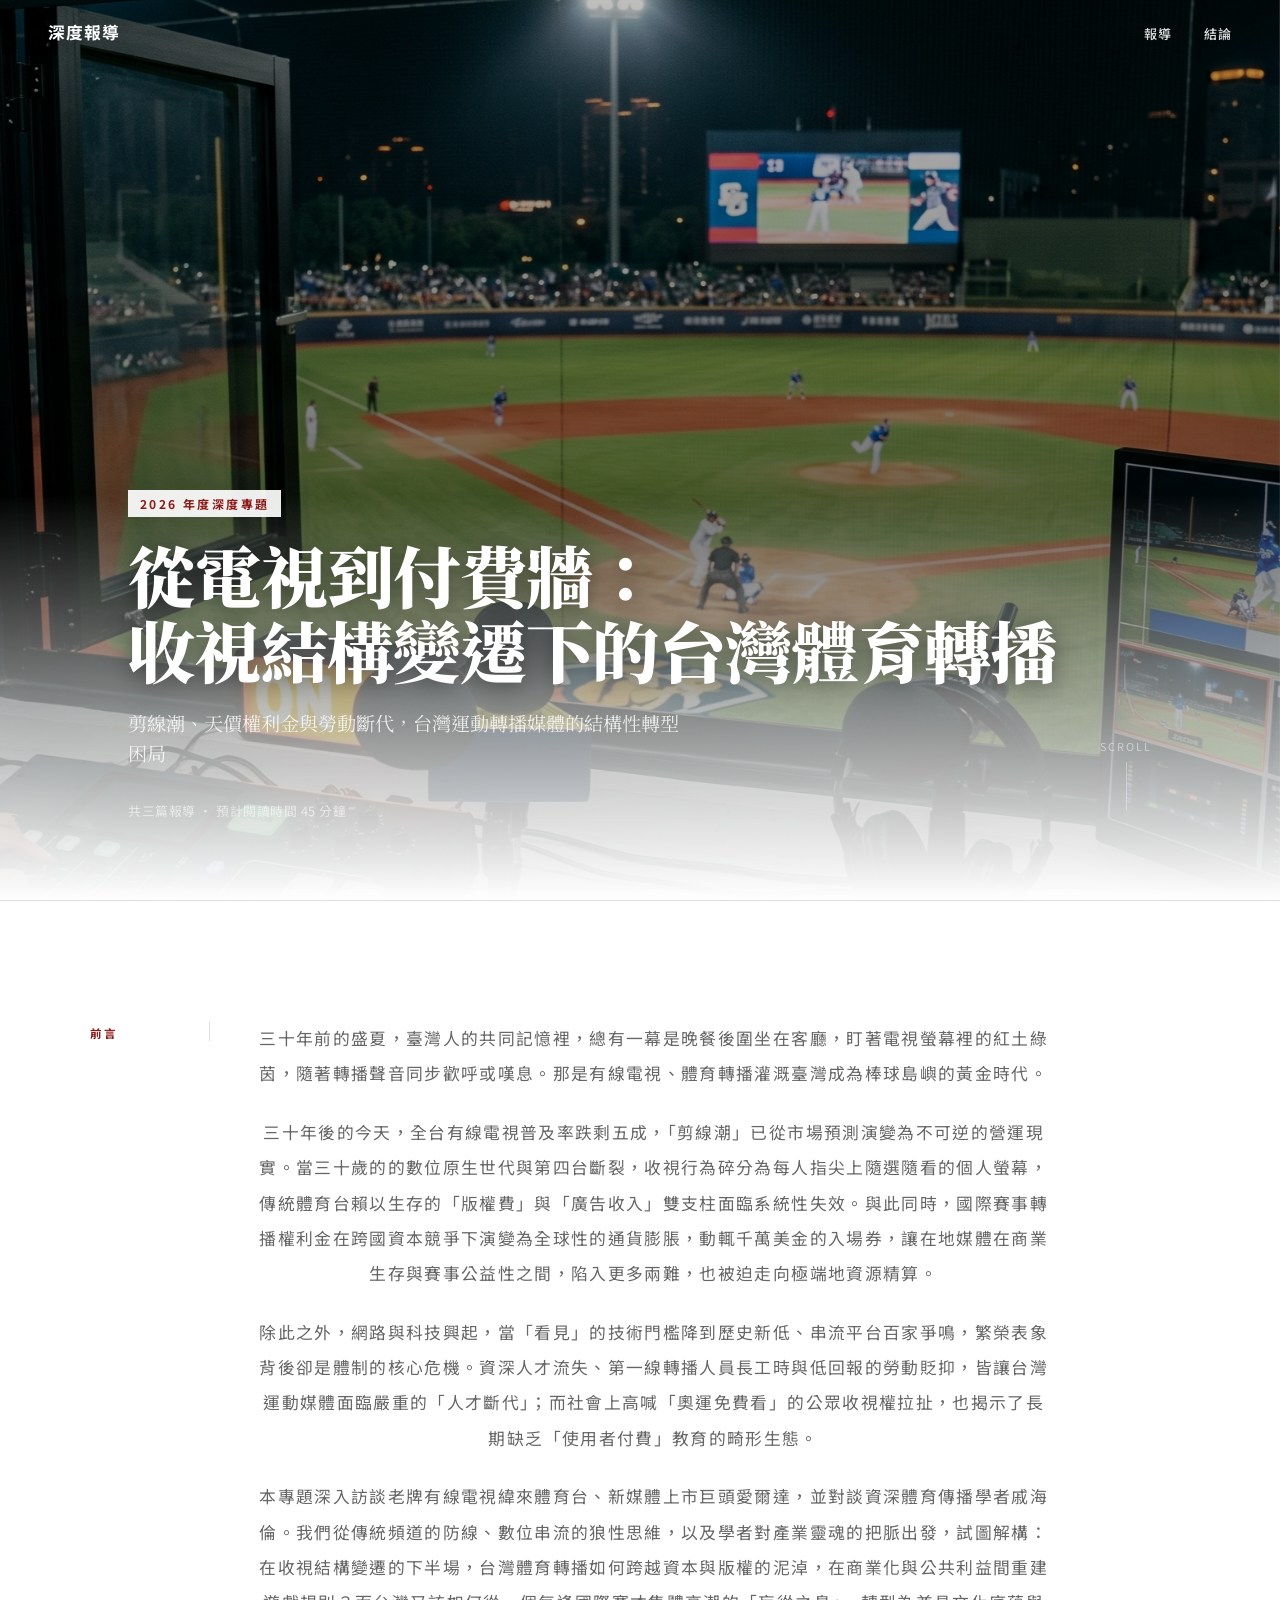
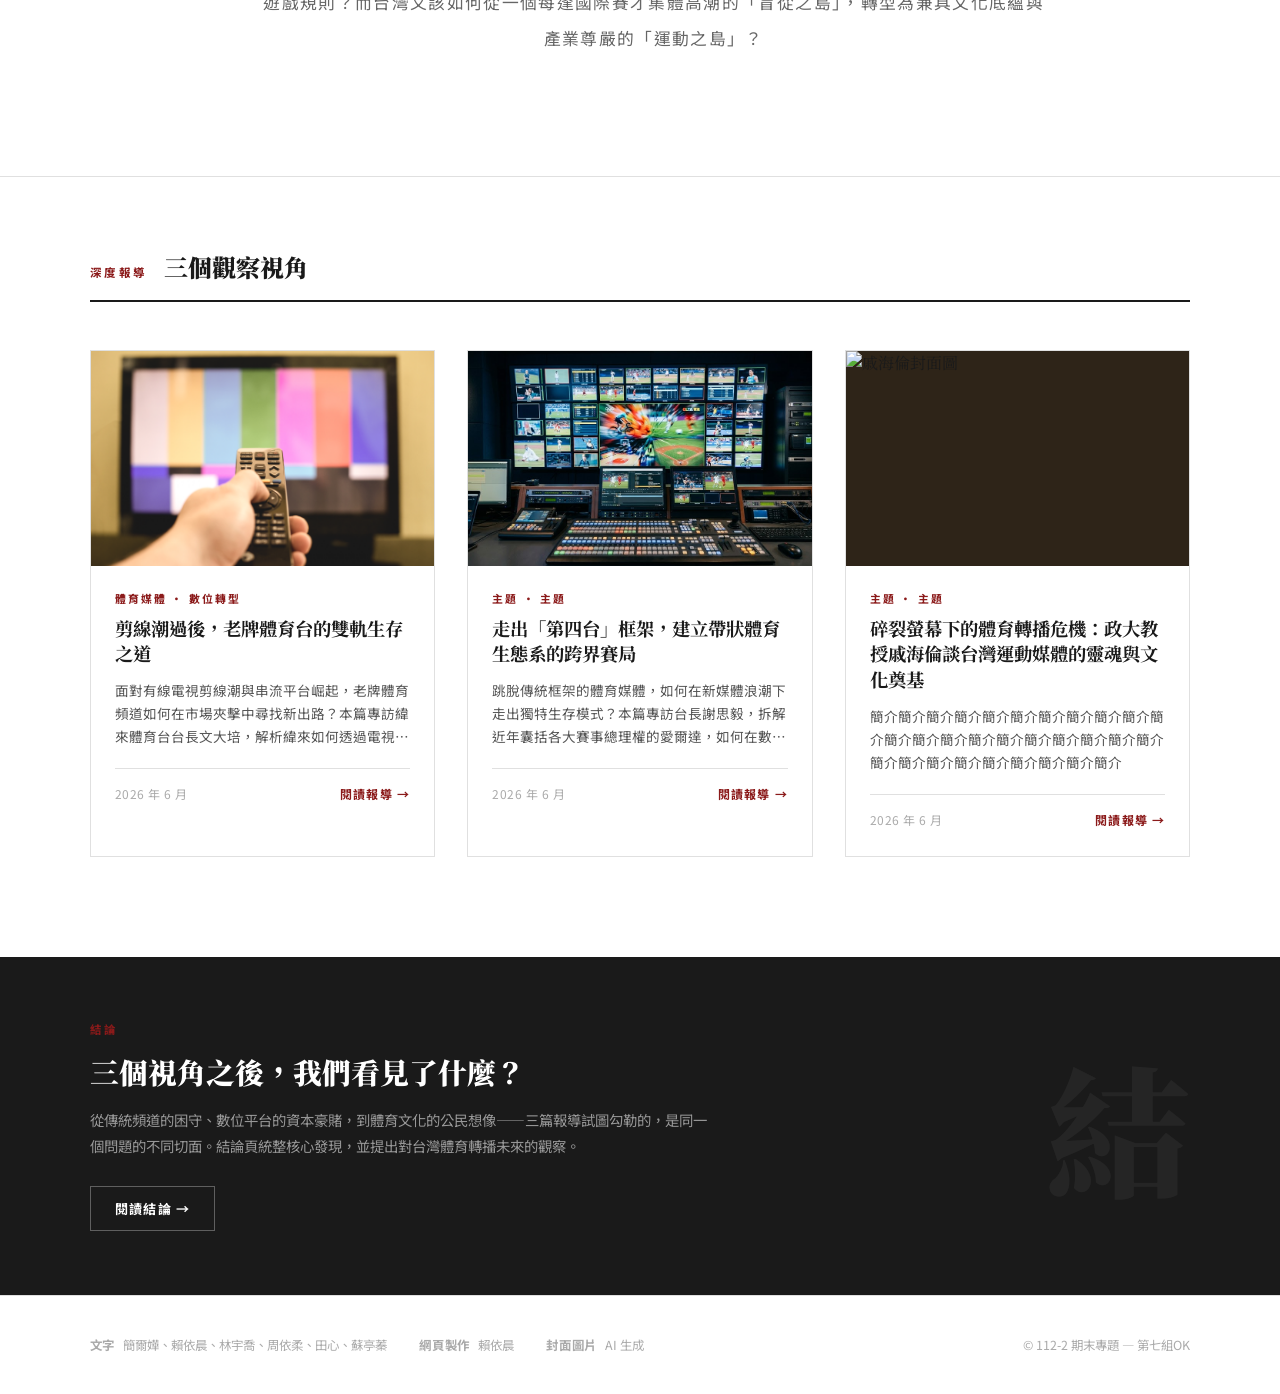
==== index.html @ 41de67a0 "content: fill in team credits and fix broken HTML in footer Co-Authored-By: Claude Sonnet 4.6 <norep" ====
<!DOCTYPE html>
<html lang="zh-TW">
<head>
  <meta charset="UTF-8">
  <meta name="viewport" content="width=device-width, initial-scale=1.0">
  <title>深度報導 — 期末專題</title>
  <meta name="description" content="三篇深度調查報導，探索當代社會的核心議題。">
  <link rel="stylesheet" href="css/style.css">
</head>
<body>

  <!-- ╔══════════════════════════════╗
       ║  NAV                         ║
       ╚══════════════════════════════╝ -->
  <nav class="site-nav" role="navigation" aria-label="主選單">
    <a class="nav-logo" href="index.html">深度報導</a>
    <ul class="nav-links">
      <li><a href="#articles">報導</a></li>
      <li><a href="#conclusion">結論</a></li>
    </ul>
  </nav>

  <!-- ╔══════════════════════════════╗
       ║  HERO                        ║
       ╚══════════════════════════════╝ -->
  <section class="hero" aria-label="封面">
    <div class="hero__bg" style="
      background-image: url('images/cover.jpg');
      background-color: #1a1a2e;
    "></div>
    <div class="hero__overlay"></div>

    <div class="hero__content">
      <span class="hero__category">2026 年度深度專題</span>
      <h1 class="hero__title">
        從電視到付費牆：<br><span class="hero__title-line2">收視結構變遷下的台灣體育轉播</span>
      </h1>
      <p class="hero__subtitle">
        剪線潮、天價權利金與勞動斷代，台灣運動轉播媒體的結構性轉型困局
      </p>
      <p class="hero__meta">共三篇報導 · 預計閱讀時間 45 分鐘</p>
    </div>

    <div class="hero__scroll" aria-hidden="true">
      <span>Scroll</span>
      <div class="hero__scroll-line"></div>
    </div>
  </section>

  <!-- ╔══════════════════════════════╗
       ║  PREFACE                     ║
       ╚══════════════════════════════╝ -->
  <section class="preface-section" aria-label="前言">
    <div class="preface-inner">
      <div class="preface-label-col">
        <span class="section-label">前言</span>
      </div>
      <div class="preface-body-col">
        <p class="preface-text">
          三十年前的盛夏，臺灣人的共同記憶裡，總有一幕是晚餐後圍坐在客廳，盯著電視螢幕裡的紅土綠茵，隨著轉播聲音同步歡呼或嘆息。那是有線電視、體育轉播灌溉臺灣成為棒球島嶼的黃金時代。
        </p>
        <p class="preface-text">
          三十年後的今天，全台有線電視普及率跌剩五成，「剪線潮」已從市場預測演變為不可逆的營運現實。當三十歲的的數位原生世代與第四台斷裂，收視行為碎分為每人指尖上隨選隨看的個人螢幕，傳統體育台賴以生存的「版權費」與「廣告收入」雙支柱面臨系統性失效。與此同時，國際賽事轉播權利金在跨國資本競爭下演變為全球性的通貨膨脹，動輒千萬美金的入場券，讓在地媒體在商業生存與賽事公益性之間，陷入更多兩難，也被迫走向極端地資源精算。
        </p>
        <p class="preface-text">
          除此之外，網路與科技興起，當「看見」的技術門檻降到歷史新低、串流平台百家爭鳴，繁榮表象背後卻是體制的核心危機。資深人才流失、第一線轉播人員長工時與低回報的勞動貶抑，皆讓台灣運動媒體面臨嚴重的「人才斷代」；而社會上高喊「奧運免費看」的公眾收視權拉扯，也揭示了長期缺乏「使用者付費」教育的畸形生態。
        </p>
        <p class="preface-text">
          本專題深入訪談老牌有線電視緯來體育台、新媒體上市巨頭愛爾達，並對談資深體育傳播學者戚海倫。我們從傳統頻道的防線、數位串流的狼性思維，以及學者對產業靈魂的把脈出發，試圖解構：在收視結構變遷的下半場，台灣體育轉播如何跨越資本與版權的泥淖，在商業化與公共利益間重建遊戲規則？而台灣又該如何從一個每逢國際賽才集體高潮的「盲從之島」，轉型為兼具文化底蘊與產業尊嚴的「運動之島」？
        </p>
      </div>
    </div>
  </section>

  <!-- ╔══════════════════════════════╗
       ║  ARTICLES                    ║
       ╚══════════════════════════════╝ -->
  <section class="articles-section" id="articles" aria-label="報導列表">
    <header class="section-header">
      <span class="section-label">深度報導</span>
      <h2 class="section-title">三個觀察視角</h2>
    </header>

    <div class="articles-grid">

      <!-- Card 1 -->
      <a class="article-card" href="article1.html" aria-label="閱讀第一篇報導：剪線潮過後">
        <div class="article-card__image-wrap">
          <img
            src="images/緯來封面.png"
            alt="緯來封面"
            loading="lazy"
            style="background-color:#2c4a3e;"
          >
        </div>
        <div class="article-card__body">
          <div class="article-card__category">體育媒體 · 數位轉型</div>
          <h3 class="article-card__title">
            剪線潮過後，老牌體育台的雙軌生存之道
          </h3>
          <p class="article-card__excerpt">
           面對有線電視剪線潮與串流平台崛起，老牌體育頻道如何在市場夾擊中尋找新出路？本篇專訪緯來體育台台長文大培，解析緯來如何透過電視頻道與數位 App 雙軌並行，在轉播版權競爭與世代收視轉變下開創轉型之路。

          </p>
          <div class="article-card__footer">
            <span class="article-card__date">2026 年 6 月</span>
            <span class="article-card__read-more">閱讀報導 →</span>
          </div>
        </div>
      </a>

      <!-- Card 2 -->
      <a class="article-card" href="article2.html" aria-label="閱讀第二篇報導：AI浪潮下的勞動者">
        <div class="article-card__image-wrap">
          <img
            src="images/article2-cover.jpg"
            alt="愛爾達封面圖"
            loading="lazy"
            style="background-color:#1c2a3e;"
          >
        </div>
        <div class="article-card__body">
          <div class="article-card__category">主題 · 主題</div>
          <h3 class="article-card__title">
            走出「第四台」框架，建立帶狀體育生態系的跨界賽局
          </h3>
          <p class="article-card__excerpt">
            跳脫傳統框架的體育媒體，如何在新媒體浪潮下走出獨特生存模式？本篇專訪台長謝思毅，拆解近年囊括各大賽事總理權的愛爾達，如何在數位轉型浪頭建立獨特模式。

          </p>
          <div class="article-card__footer">
            <span class="article-card__date">2026 年 6 月</span>
            <span class="article-card__read-more">閱讀報導 →</span>
          </div>
        </div>
      </a>

      <!-- Card 3 -->
      <a class="article-card" href="article3.html" aria-label="閱讀第三篇報導：碎裂螢幕下的體育轉播危機">
        <div class="article-card__image-wrap">
          <img
            src="images/card3.jpg"
            alt="戚海倫封面圖"
            loading="lazy"
            style="background-color:#2e2418;"
          >
        </div>
        <div class="article-card__body">
          <div class="article-card__category">主題 · 主題</div>
          <h3 class="article-card__title">
            碎裂螢幕下的體育轉播危機：政大教授戚海倫談台灣運動媒體的靈魂與文化奠基
          </h3>
          <p class="article-card__excerpt">
            簡介簡介簡介簡介簡介簡介簡介簡介簡介簡介簡介簡介簡介簡介簡介簡介簡介簡介簡介簡介簡介簡介簡介簡介簡介簡介簡介簡介簡介簡介
          <div class="article-card__footer">
            <span class="article-card__date">2026 年 6 月</span>
            <span class="article-card__read-more">閱讀報導 →</span>
          </div>
        </div>
      </a>

    </div>
  </section>

  <!-- ╔══════════════════════════════╗
       ║  CONCLUSION CARD             ║
       ╚══════════════════════════════╝ -->
  <section class="conclusion-section" id="conclusion" aria-label="結論">
    <div class="conclusion-inner">
      <div class="conclusion-left">
        <span class="section-label">結論</span>
        <h2 class="conclusion-title">三個視角之後，我們看見了什麼？</h2>
        <p class="conclusion-excerpt">
          從傳統頻道的困守、數位平台的資本豪賭，到體育文化的公民想像——三篇報導試圖勾勒的，是同一個問題的不同切面。結論頁統整核心發現，並提出對台灣體育轉播未來的觀察。
        </p>
        <a class="conclusion-btn" href="conclusion.html">閱讀結論 →</a>
      </div>
      <div class="conclusion-right" aria-hidden="true">結</div>
    </div>
  </section>

  <!-- ╔══════════════════════════════╗
       ║  FOOTER                      ║
       ╚══════════════════════════════╝ -->
  <footer class="site-footer">
    <div class="footer-top">
      <div class="footer-credits">
        <span class="footer-credit-item"><span class="footer-credit-role">文字</span> 簡爾嬅、賴依晨、林宇喬、周依柔、田心、蘇亭蓁</span>
        <span class="footer-credit-item"><span class="footer-credit-role">網頁製作</span> 賴依晨</span>
        <span class="footer-credit-item"><span class="footer-credit-role">封面圖片</span> AI 生成</span>
      </div>
      <span class="footer-copy">© 112-2 期末專題 — 第七組OK</span>
    </div>
  </footer>

  <script src="js/main.js"></script>
</body>
</html>
---- css/style.css ----
/* =========================================================
   BASE & RESET
   ========================================================= */
@import url('https://fonts.googleapis.com/css2?family=Noto+Serif+TC:wght@400;500;700;900&family=Noto+Sans+TC:wght@300;400;500;700&display=swap');

*, *::before, *::after { box-sizing: border-box; margin: 0; padding: 0; }

:root {
  --accent:      #8B1A1A;
  --accent-dark: #6B1212;
  --black:       #0f0f0f;
  --dark:        #1a1a1a;
  --mid:         #555555;
  --light:       #aaaaaa;
  --border:      #e0e0e0;
  --bg:          #ffffff;
  --serif:       'Noto Serif TC', Georgia, serif;
  --sans:        'Noto Sans TC', system-ui, sans-serif;
  --ease:        cubic-bezier(0.4, 0, 0.2, 1);
}

html { scroll-behavior: smooth; }

body {
  font-family: var(--serif);
  background: var(--bg);
  color: var(--dark);
  opacity: 0;
  transition: opacity 0.35s var(--ease);
  overflow-x: hidden;
}

body.loaded { opacity: 1; }
body.fade-out { opacity: 0; }

img { display: block; width: 100%; height: 100%; object-fit: cover; }
a { color: inherit; text-decoration: none; }

/* =========================================================
   NAV
   ========================================================= */
.site-nav {
  position: fixed;
  top: 0; left: 0; right: 0;
  z-index: 100;
  display: flex;
  align-items: center;
  justify-content: space-between;
  padding: 0 48px;
  height: 64px;
  transition: background 0.4s var(--ease), box-shadow 0.4s var(--ease);
}

.site-nav.scrolled {
  background: rgba(255, 255, 255, 0.97);
  box-shadow: 0 1px 0 var(--border);
  backdrop-filter: blur(8px);
}

.nav-logo {
  font-family: var(--sans);
  font-weight: 700;
  font-size: 1.05rem;
  letter-spacing: 0.06em;
  color: #fff;
  transition: color 0.4s var(--ease);
}

.site-nav.scrolled .nav-logo { color: var(--dark); }

.nav-links {
  display: flex;
  gap: 32px;
  list-style: none;
}

.nav-links a {
  font-family: var(--sans);
  font-size: 0.82rem;
  font-weight: 500;
  letter-spacing: 0.08em;
  color: rgba(255,255,255,0.85);
  transition: color 0.3s;
}

.site-nav.scrolled .nav-links a { color: var(--mid); }
.nav-links a:hover { color: var(--accent) !important; }

/* =========================================================
   HERO
   ========================================================= */
.hero {
  position: relative;
  height: 100vh;
  min-height: 600px;
  overflow: hidden;
  display: flex;
  align-items: flex-end;
}

.hero__bg {
  position: absolute;
  inset: -20% 0;       /* oversized to allow parallax travel */
  background-image: url('images/cover.jpg');
  background-size: cover;
  background-position: center;
  /* fallback gradient if image missing */
  background-color: #1c1c2e;
  will-change: transform;
}

/* dark overlay + bottom fade to white */
.hero__overlay {
  position: absolute;
  inset: 0;
  background:
    linear-gradient(
      to bottom,
      rgba(0,0,0,0.25) 0%,
      rgba(0,0,0,0.55) 55%,
      rgba(255,255,255,1) 100%
    );
}

.hero__content {
  position: relative;
  z-index: 2;
  padding: 0 10% 80px;
  max-width: 900px;
}

.hero__category {
  display: inline-block;
  font-family: var(--sans);
  font-size: 0.75rem;
  font-weight: 700;
  letter-spacing: 0.2em;
  text-transform: uppercase;
  color: var(--accent);
  background: rgba(255,255,255,0.92);
  padding: 5px 12px;
  margin-bottom: 20px;
}

.hero__title {
  font-size: clamp(2.4rem, 5.5vw, 4.2rem);
  font-weight: 900;
  color: #fff;
  line-height: 1.12;
  letter-spacing: -0.01em;
  margin-bottom: 20px;
  text-shadow: 0 2px 24px rgba(0,0,0,0.5);
}

.hero__subtitle {
  font-size: clamp(1rem, 1.8vw, 1.2rem);
  font-weight: 400;
  color: rgba(255,255,255,0.82);
  line-height: 1.6;
  max-width: 560px;
  margin-bottom: 32px;
}

.hero__meta {
  font-family: var(--sans);
  font-size: 0.8rem;
  color: rgba(255,255,255,0.6);
  letter-spacing: 0.04em;
}

.hero__scroll {
  position: absolute;
  bottom: 90px;
  right: 10%;
  z-index: 2;
  display: flex;
  flex-direction: column;
  align-items: center;
  gap: 8px;
  font-family: var(--sans);
  font-size: 0.68rem;
  letter-spacing: 0.18em;
  text-transform: uppercase;
  color: rgba(255,255,255,0.5);
}

.hero__scroll-line {
  width: 1px;
  height: 48px;
  background: rgba(255,255,255,0.35);
  animation: scrollPulse 2s ease-in-out infinite;
}

@keyframes scrollPulse {
  0%, 100% { opacity: 0.35; transform: scaleY(1); }
  50%       { opacity: 0.8;  transform: scaleY(0.6); transform-origin: top; }
}

/* =========================================================
   PREFACE SECTION
   ========================================================= */
.preface-section {
  background: var(--bg);
  border-top: 1px solid var(--border);
  border-bottom: 1px solid var(--border);
  padding: 120px 7%;
}

.preface-inner {
  max-width: 960px;
  display: flex;
  gap: 0;
  align-items: flex-start;
}

.preface-label-col {
  width: 120px;
  flex-shrink: 0;
  padding-right: 40px;
  border-right: 1px solid var(--border);
  padding-top: 4px;
  position: sticky;
  top: 80px;
}

.preface-label-col .section-label {
  display: block;
  writing-mode: initial;
}

.preface-body-col {
  flex: 1;
  padding-left: 48px;
}

.preface-text {
  font-size: 1.05rem;
  line-height: 2.1;
  color: #666666;
  font-family: var(--sans);
  margin: 0 0 1.4em;
  text-align: center;
  letter-spacing: 0.08em;
}


.preface-text:last-child {
  margin-bottom: 0;
}

@media (max-width: 640px) {
  .preface-inner { flex-direction: column; }
  .preface-label-col {
    width: auto;
    border-right: none;
    border-bottom: 1px solid var(--border);
    padding-right: 0;
    padding-bottom: 16px;
    margin-bottom: 24px;
    position: static;
  }
  .preface-body-col { padding-left: 0; }
}

/* =========================================================
   CONCLUSION SECTION
   ========================================================= */
.conclusion-section {
  background: var(--dark);
  padding: 64px 7%;
}

.conclusion-inner {
  display: flex;
  align-items: center;
  justify-content: space-between;
  gap: 48px;
}

.conclusion-left {
  max-width: 620px;
}

.conclusion-left .section-label {
  display: block;
  margin-bottom: 16px;
  color: var(--accent);
}

.conclusion-title {
  font-size: 1.8rem;
  font-weight: 900;
  color: #fff;
  line-height: 1.3;
  margin-bottom: 16px;
}

.conclusion-excerpt {
  font-family: var(--sans);
  font-size: 0.9rem;
  line-height: 1.8;
  color: rgba(255,255,255,0.55);
  margin-bottom: 28px;
}

.conclusion-btn {
  display: inline-block;
  font-family: var(--sans);
  font-size: 0.82rem;
  font-weight: 700;
  letter-spacing: 0.1em;
  text-transform: uppercase;
  color: #fff;
  border: 1px solid rgba(255,255,255,0.3);
  padding: 12px 24px;
  transition: background 0.25s, border-color 0.25s;
}

.conclusion-btn:hover {
  background: var(--accent);
  border-color: var(--accent);
}

.conclusion-right {
  font-size: 9rem;
  font-weight: 900;
  color: rgba(255,255,255,0.05);
  line-height: 1;
  flex-shrink: 0;
  user-select: none;
}

@media (max-width: 900px) {
  .conclusion-right { display: none; }
  .conclusion-inner { flex-direction: column; gap: 0; }
}

/* =========================================================
   ARTICLES SECTION
   ========================================================= */
.articles-section {
  position: relative;
  background: var(--bg);
  padding: 72px 7% 100px;
}

.section-header {
  display: flex;
  align-items: baseline;
  gap: 16px;
  margin-bottom: 48px;
  padding-bottom: 16px;
  border-bottom: 2px solid var(--dark);
}

.section-label {
  font-family: var(--sans);
  font-size: 0.72rem;
  font-weight: 700;
  letter-spacing: 0.22em;
  text-transform: uppercase;
  color: var(--accent);
}

.section-title {
  font-size: 1.5rem;
  font-weight: 900;
  color: var(--dark);
}

.articles-grid {
  display: grid;
  grid-template-columns: repeat(3, 1fr);
  gap: 32px;
}

/* =========================================================
   ARTICLE CARD
   ========================================================= */
.article-card {
  display: block;
  border: 1px solid var(--border);
  background: var(--bg);
  transition: transform 0.35s var(--ease), box-shadow 0.35s var(--ease);
  cursor: pointer;
}

.article-card:hover {
  transform: translateY(-6px);
  box-shadow: 0 16px 48px rgba(0,0,0,0.12);
}

.article-card__image-wrap {
  aspect-ratio: 16 / 10;
  overflow: hidden;
}

.article-card__image-wrap img,
.article-card__image-placeholder {
  width: 100%;
  height: 100%;
  object-fit: cover;
  transition: transform 0.55s var(--ease);
}

.article-card__image-placeholder {
  display: flex;
  align-items: center;
  justify-content: center;
}

.article-card:hover .article-card__image-wrap img { transform: scale(1.04); }

.article-card__body {
  padding: 24px 24px 28px;
}

.article-card__category {
  font-family: var(--sans);
  font-size: 0.68rem;
  font-weight: 700;
  letter-spacing: 0.2em;
  text-transform: uppercase;
  color: var(--accent);
  margin-bottom: 10px;
}

.article-card__title {
  font-size: 1.15rem;
  font-weight: 700;
  line-height: 1.4;
  color: var(--dark);
  margin-bottom: 12px;
}

.article-card__excerpt {
  font-family: var(--sans);
  font-size: 0.85rem;
  line-height: 1.7;
  color: var(--mid);
  margin-bottom: 20px;
  display: -webkit-box;
  -webkit-line-clamp: 3;
  -webkit-box-orient: vertical;
  overflow: hidden;
}

.article-card__footer {
  display: flex;
  align-items: center;
  justify-content: space-between;
  border-top: 1px solid var(--border);
  padding-top: 16px;
}

.article-card__date {
  font-family: var(--sans);
  font-size: 0.75rem;
  color: var(--light);
  letter-spacing: 0.04em;
}

.article-card__read-more {
  font-family: var(--sans);
  font-size: 0.75rem;
  font-weight: 700;
  letter-spacing: 0.1em;
  color: var(--accent);
  text-transform: uppercase;
  display: flex;
  align-items: center;
  gap: 6px;
  transition: gap 0.2s;
}

.article-card:hover .article-card__read-more { gap: 10px; }

/* =========================================================
   ABOUT STRIP
   ========================================================= */
.about-strip {
  background: var(--dark);
  padding: 64px 10%;
  display: grid;
  grid-template-columns: 1fr 1fr;
  gap: 64px;
  align-items: center;
}

.about-strip__label {
  font-family: var(--sans);
  font-size: 0.72rem;
  font-weight: 700;
  letter-spacing: 0.2em;
  text-transform: uppercase;
  color: var(--accent);
  margin-bottom: 16px;
}

.about-strip__title {
  font-size: 1.8rem;
  font-weight: 900;
  color: #fff;
  line-height: 1.3;
  margin-bottom: 20px;
}

.about-strip__text {
  font-family: var(--sans);
  font-size: 0.9rem;
  line-height: 1.8;
  color: rgba(255,255,255,0.6);
}

.about-strip__stats {
  display: grid;
  grid-template-columns: 1fr 1fr;
  gap: 32px;
}

.stat-item__number {
  font-size: 2.8rem;
  font-weight: 900;
  color: #fff;
  line-height: 1;
  margin-bottom: 6px;
}

.stat-item__number span { color: var(--accent); }

.stat-item__label {
  font-family: var(--sans);
  font-size: 0.8rem;
  color: rgba(255,255,255,0.45);
  letter-spacing: 0.04em;
}

/* =========================================================
   FOOTER
   ========================================================= */
.site-footer {
  border-top: 1px solid var(--border);
  padding: 40px 7%;
  display: flex;
  flex-direction: column;
  gap: 20px;
  font-family: var(--sans);
  font-size: 0.78rem;
  color: var(--light);
}

.footer-top {
  display: flex;
  align-items: center;
  justify-content: space-between;
}

.footer-logo {
  font-weight: 700;
  color: var(--dark);
  letter-spacing: 0.06em;
}

.footer-credits {
  display: flex;
  flex-wrap: wrap;
  gap: 8px 32px;
}

.footer-credit-item {
  display: inline-flex;
  gap: 8px;
  align-items: baseline;
}

.footer-credit-role {
  font-weight: 700;
  color: var(--light);
  letter-spacing: 0.06em;
}

/* =========================================================
   RESPONSIVE
   ========================================================= */
@media (min-width: 601px) {
  .hero__title-line2 { white-space: nowrap; }
}

@media (max-width: 900px) {
  .articles-grid { grid-template-columns: 1fr; gap: 24px; }
  .about-strip { grid-template-columns: 1fr; gap: 40px; }
  .site-nav { padding: 0 24px; }
  .hero__scroll { right: 7%; }
  .nav-links { display: none; }
}

@media (max-width: 600px) {
  .articles-section { padding: 48px 5% 64px; }
  .about-strip { padding: 48px 7%; }
  .footer-top { flex-direction: column; gap: 8px; text-align: center; }
  .hero__title { font-size: 1.75rem; line-height: 1.2; }
  .hero__subtitle { font-size: 0.9rem; }
  .hero__scroll { display: none; }
}
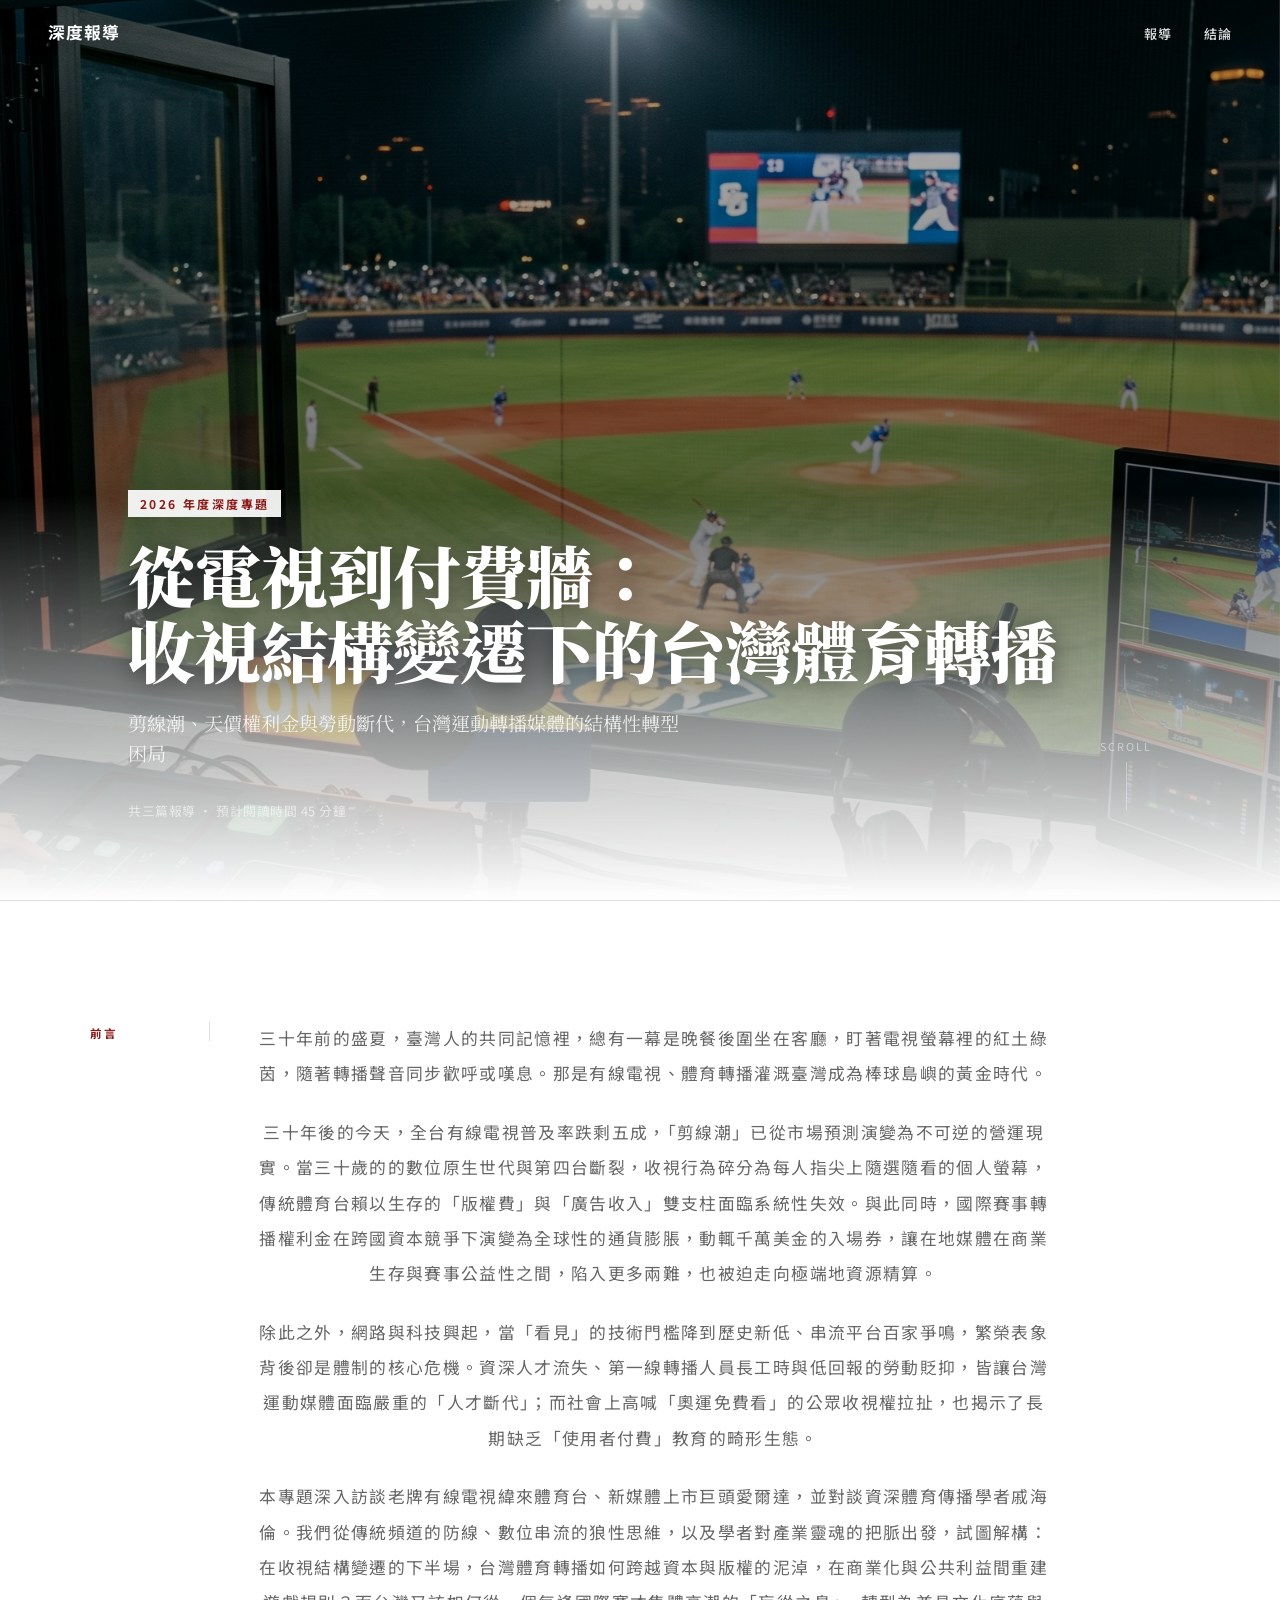
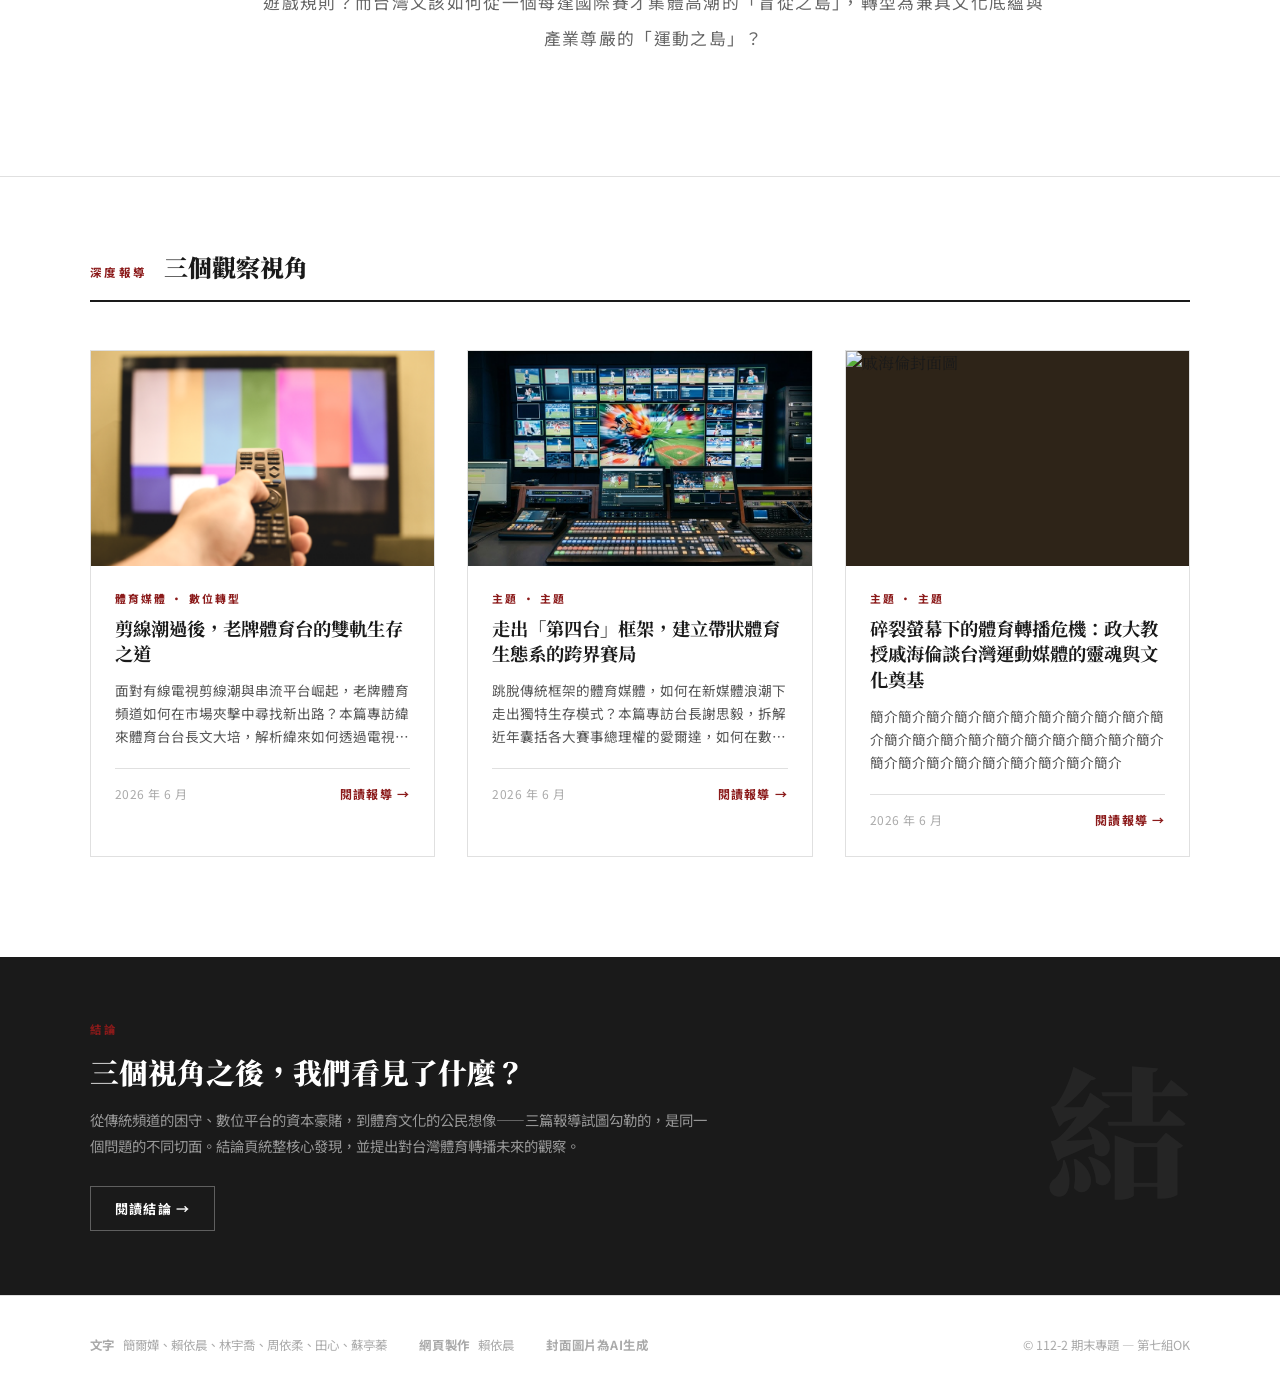
==== commit 8f1d1f95: "content: update AI cover image credit label Co-Authored-By: Claude Sonnet 4.6 <noreply@anthropic.com" ====
--- a/index.html
+++ b/index.html
@@ -187,7 +187,7 @@
       <div class="footer-credits">
         <span class="footer-credit-item"><span class="footer-credit-role">文字</span> 簡爾嬅、賴依晨、林宇喬、周依柔、田心、蘇亭蓁</span>
         <span class="footer-credit-item"><span class="footer-credit-role">網頁製作</span> 賴依晨</span>
-        <span class="footer-credit-item"><span class="footer-credit-role">封面圖片</span> AI 生成</span>
+        <span class="footer-credit-item"><span class="footer-credit-role">封面圖片為AI生成</span></span>
       </div>
       <span class="footer-copy">© 112-2 期末專題 — 第七組OK</span>
     </div>
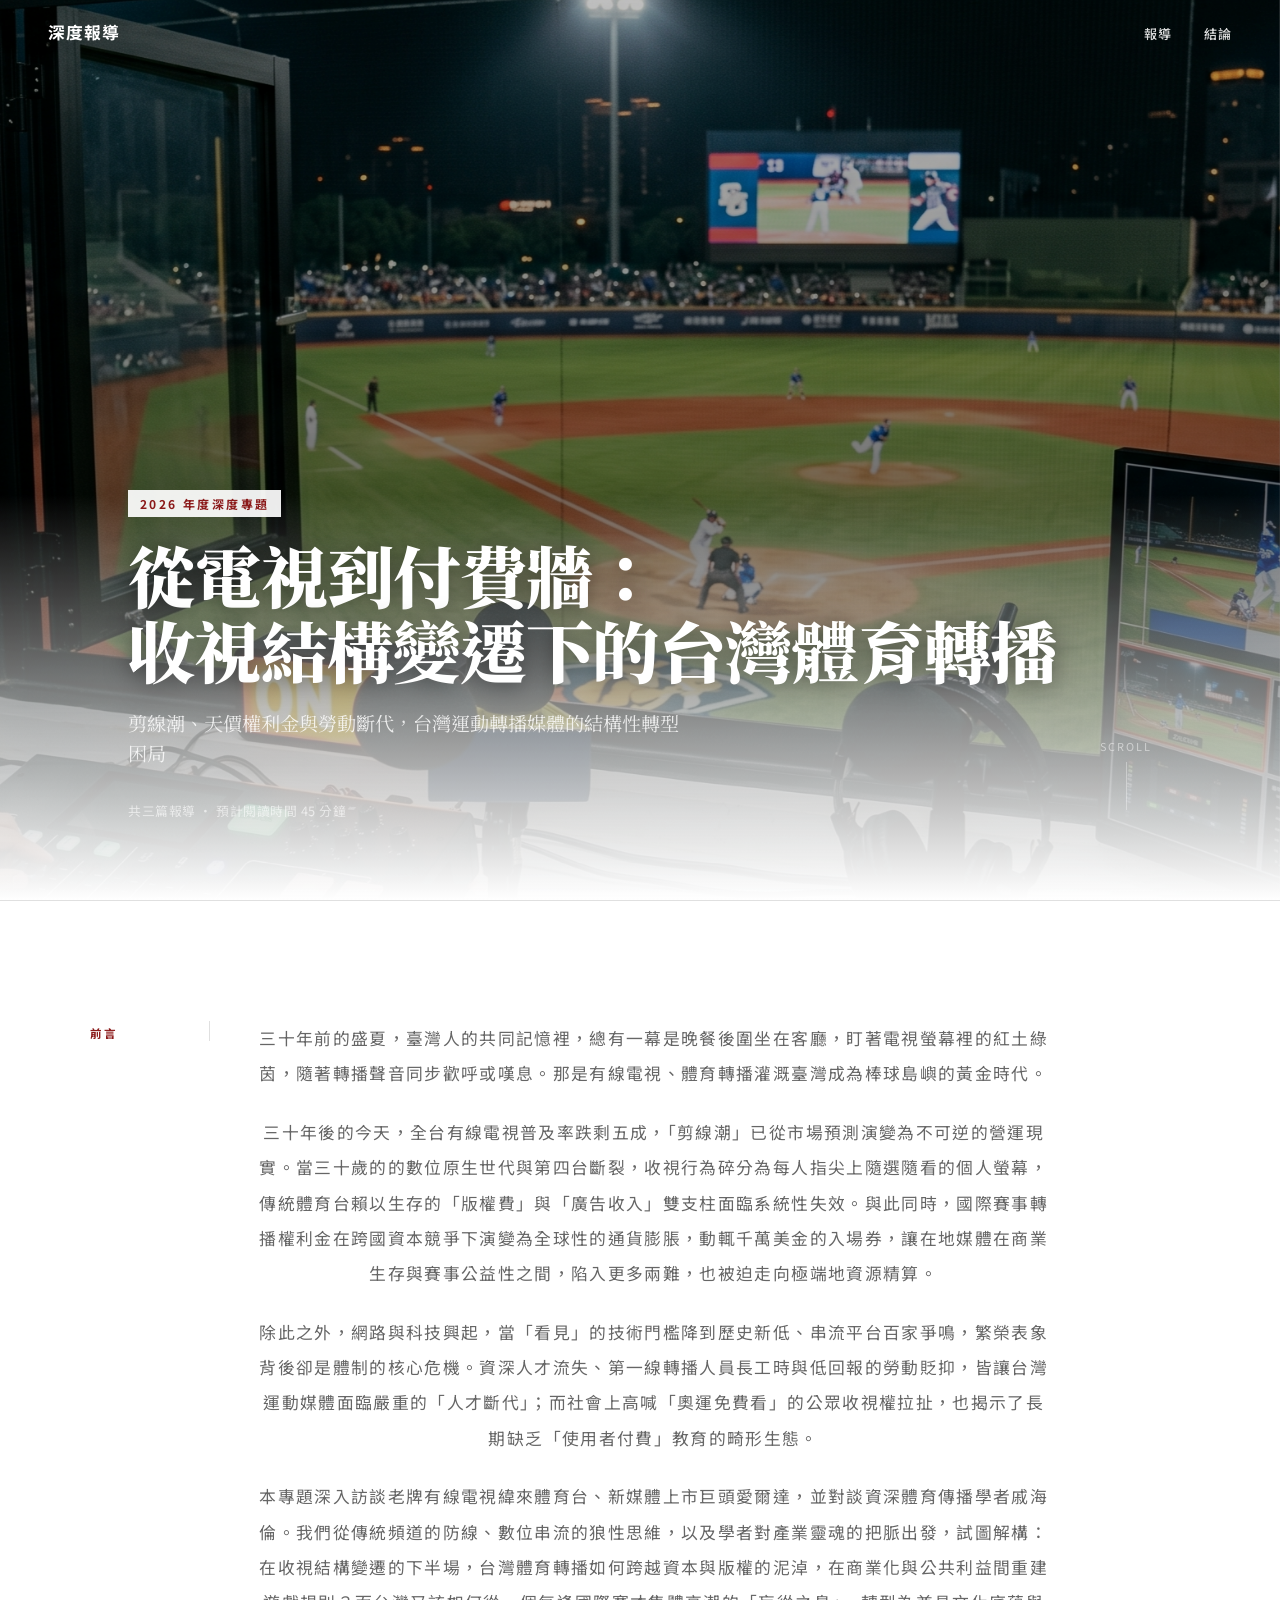
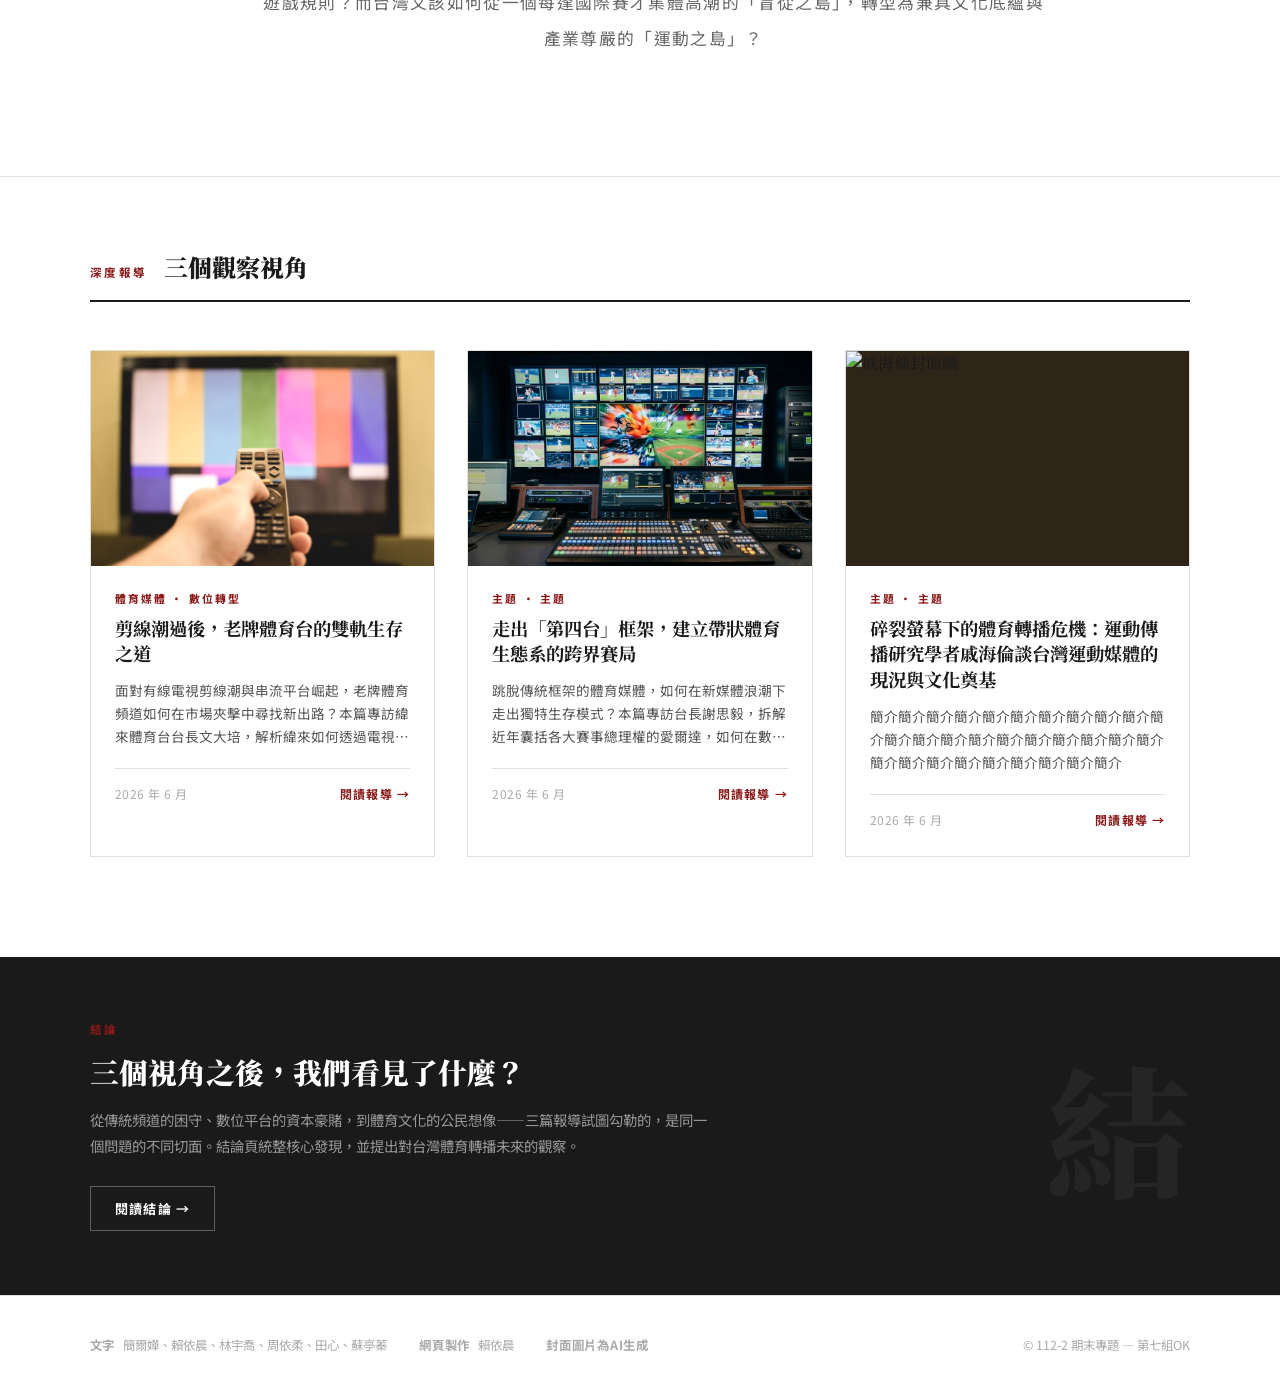
==== commit 3537285d: "content: update article 3 card title Co-Authored-By: Claude Sonnet 4.6 <noreply@anthropic.com>" ====
--- a/index.html
+++ b/index.html
@@ -148,7 +148,7 @@
         <div class="article-card__body">
           <div class="article-card__category">主題 · 主題</div>
           <h3 class="article-card__title">
-            碎裂螢幕下的體育轉播危機：政大教授戚海倫談台灣運動媒體的靈魂與文化奠基
+            碎裂螢幕下的體育轉播危機：運動傳播研究學者戚海倫談台灣運動媒體的現況與文化奠基
           </h3>
           <p class="article-card__excerpt">
             簡介簡介簡介簡介簡介簡介簡介簡介簡介簡介簡介簡介簡介簡介簡介簡介簡介簡介簡介簡介簡介簡介簡介簡介簡介簡介簡介簡介簡介簡介
--- a/css/style.css
+++ b/css/style.css
@@ -597,7 +597,9 @@
 @media (max-width: 600px) {
   .articles-section { padding: 48px 5% 64px; }
   .about-strip { padding: 48px 7%; }
-  .footer-top { flex-direction: column; gap: 8px; text-align: center; }
+  .footer-top { flex-direction: column; gap: 16px; align-items: center; text-align: center; }
+  .footer-credits { flex-direction: column; align-items: center; gap: 6px; }
+  .footer-credit-item { justify-content: center; }
   .hero__title { font-size: 1.75rem; line-height: 1.2; }
   .hero__subtitle { font-size: 0.9rem; }
   .hero__scroll { display: none; }
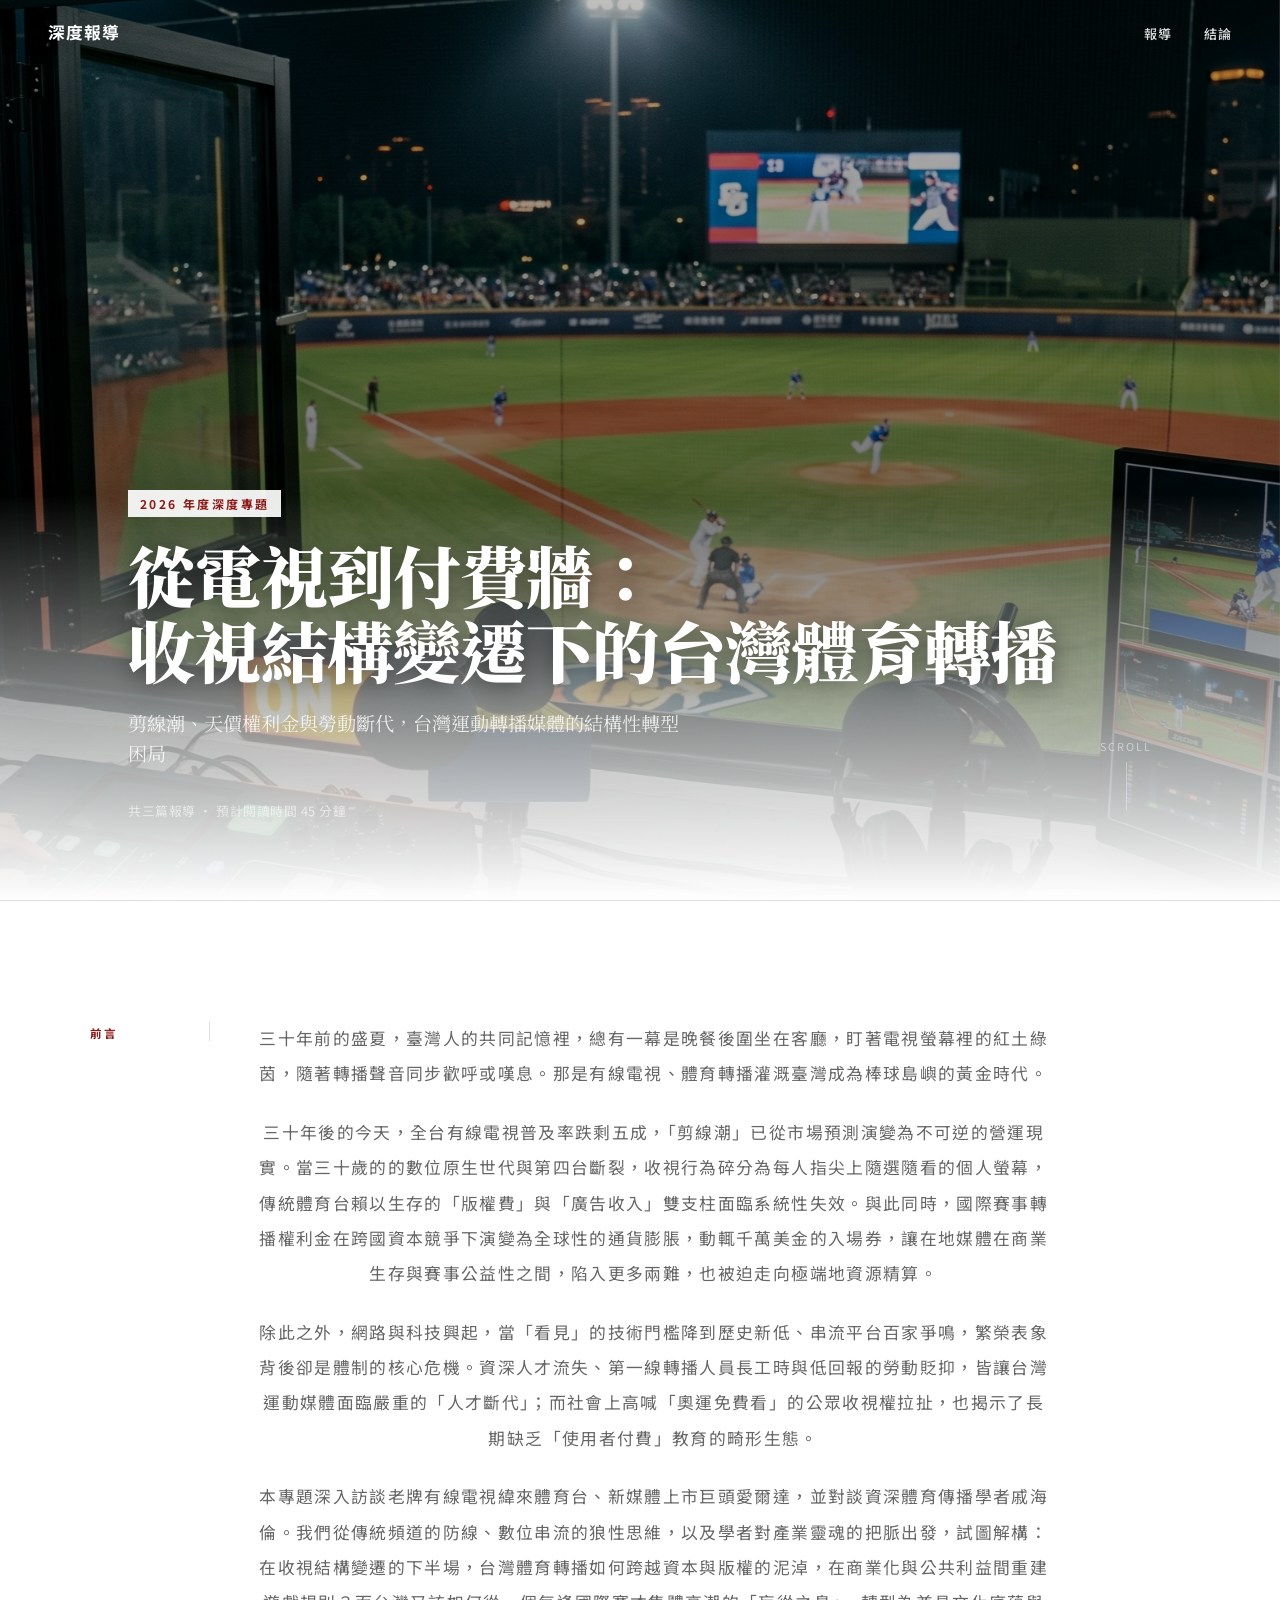
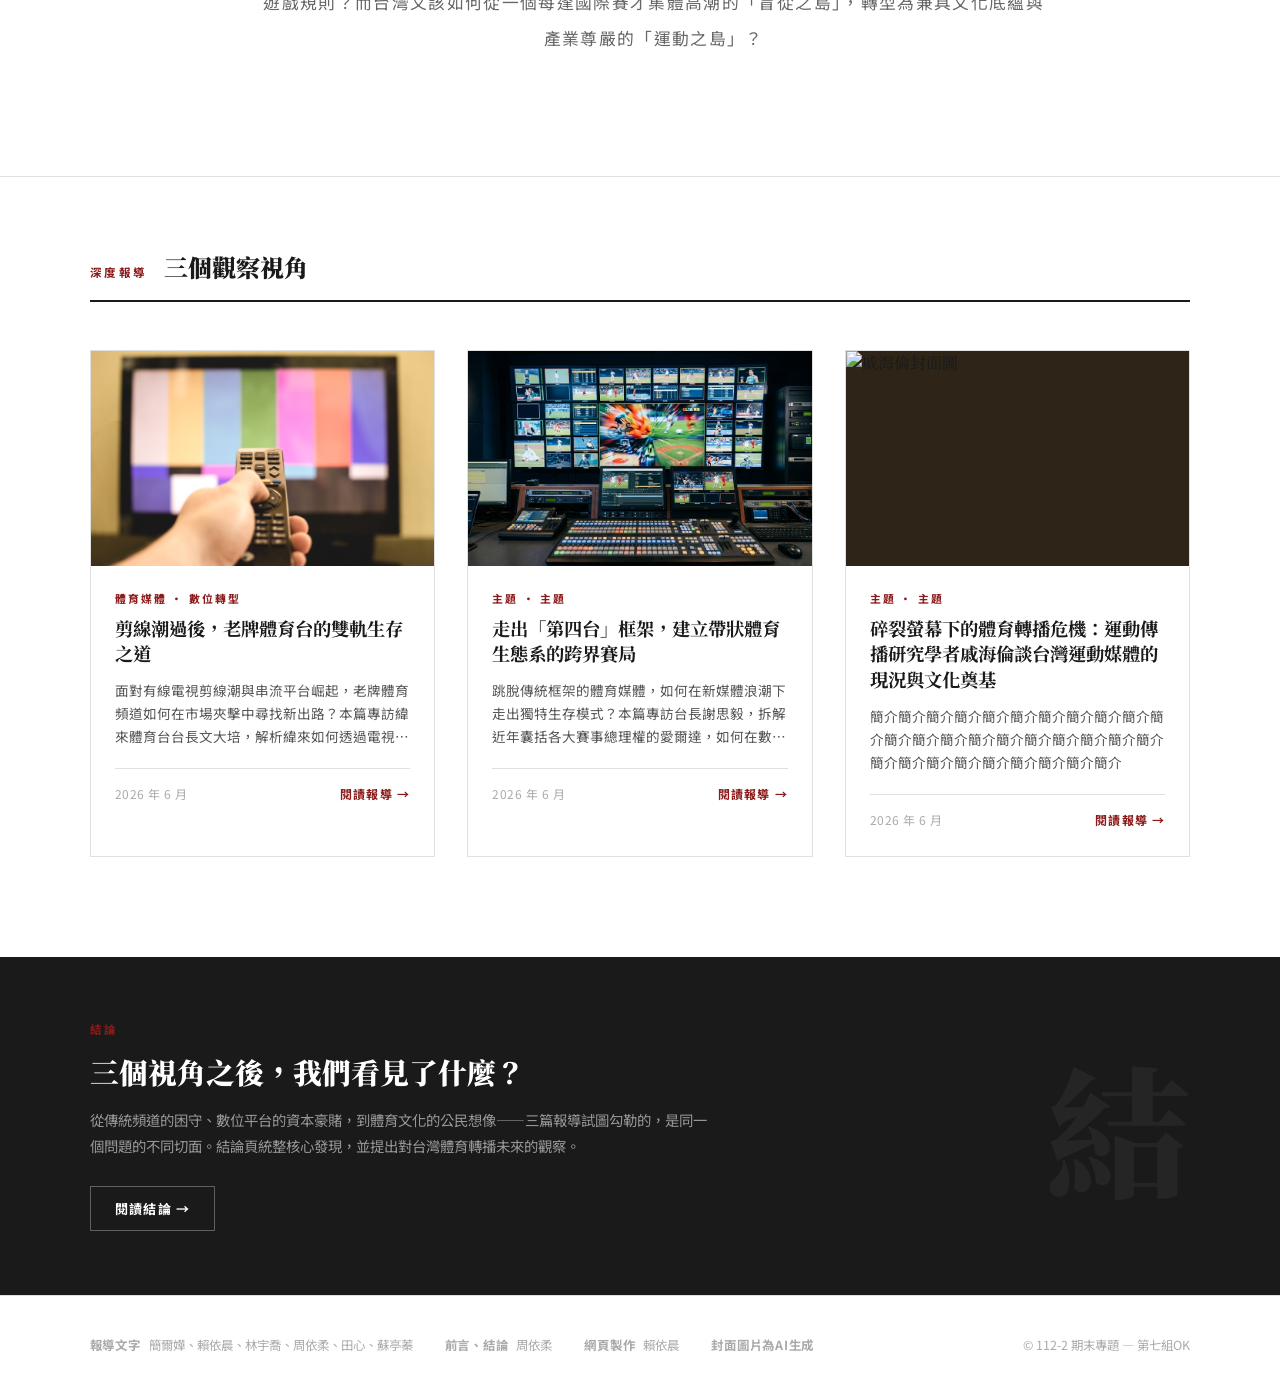
==== commit 10d9f385: "content: update footer credits with preface/conclusion role Co-Authored-By: Claude Sonnet 4.6 <norep" ====
--- a/index.html
+++ b/index.html
@@ -185,7 +185,8 @@
   <footer class="site-footer">
     <div class="footer-top">
       <div class="footer-credits">
-        <span class="footer-credit-item"><span class="footer-credit-role">文字</span> 簡爾嬅、賴依晨、林宇喬、周依柔、田心、蘇亭蓁</span>
+        <span class="footer-credit-item"><span class="footer-credit-role">報導文字</span> 簡爾嬅、賴依晨、林宇喬、周依柔、田心、蘇亭蓁</span>
+         <span class="footer-credit-item"><span class="footer-credit-role">前言、結論</span> 周依柔</span>
         <span class="footer-credit-item"><span class="footer-credit-role">網頁製作</span> 賴依晨</span>
         <span class="footer-credit-item"><span class="footer-credit-role">封面圖片為AI生成</span></span>
       </div>
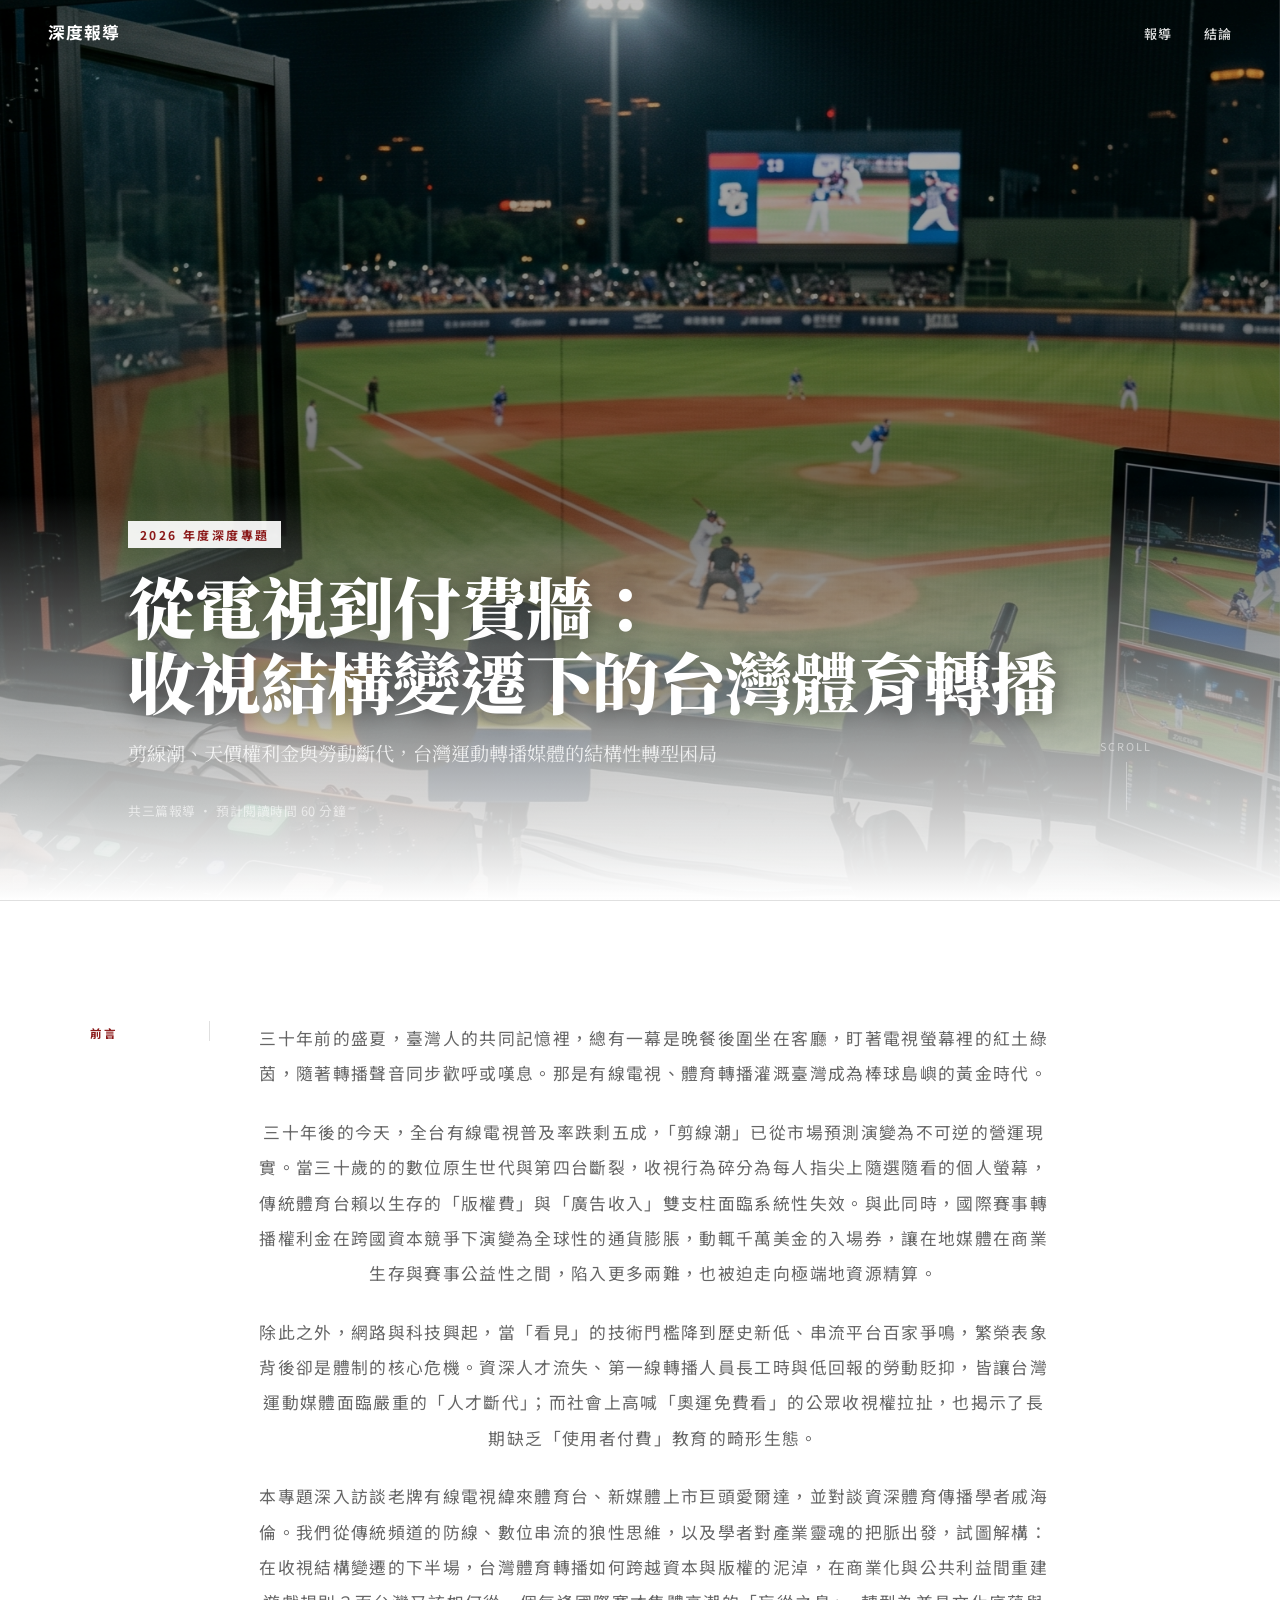
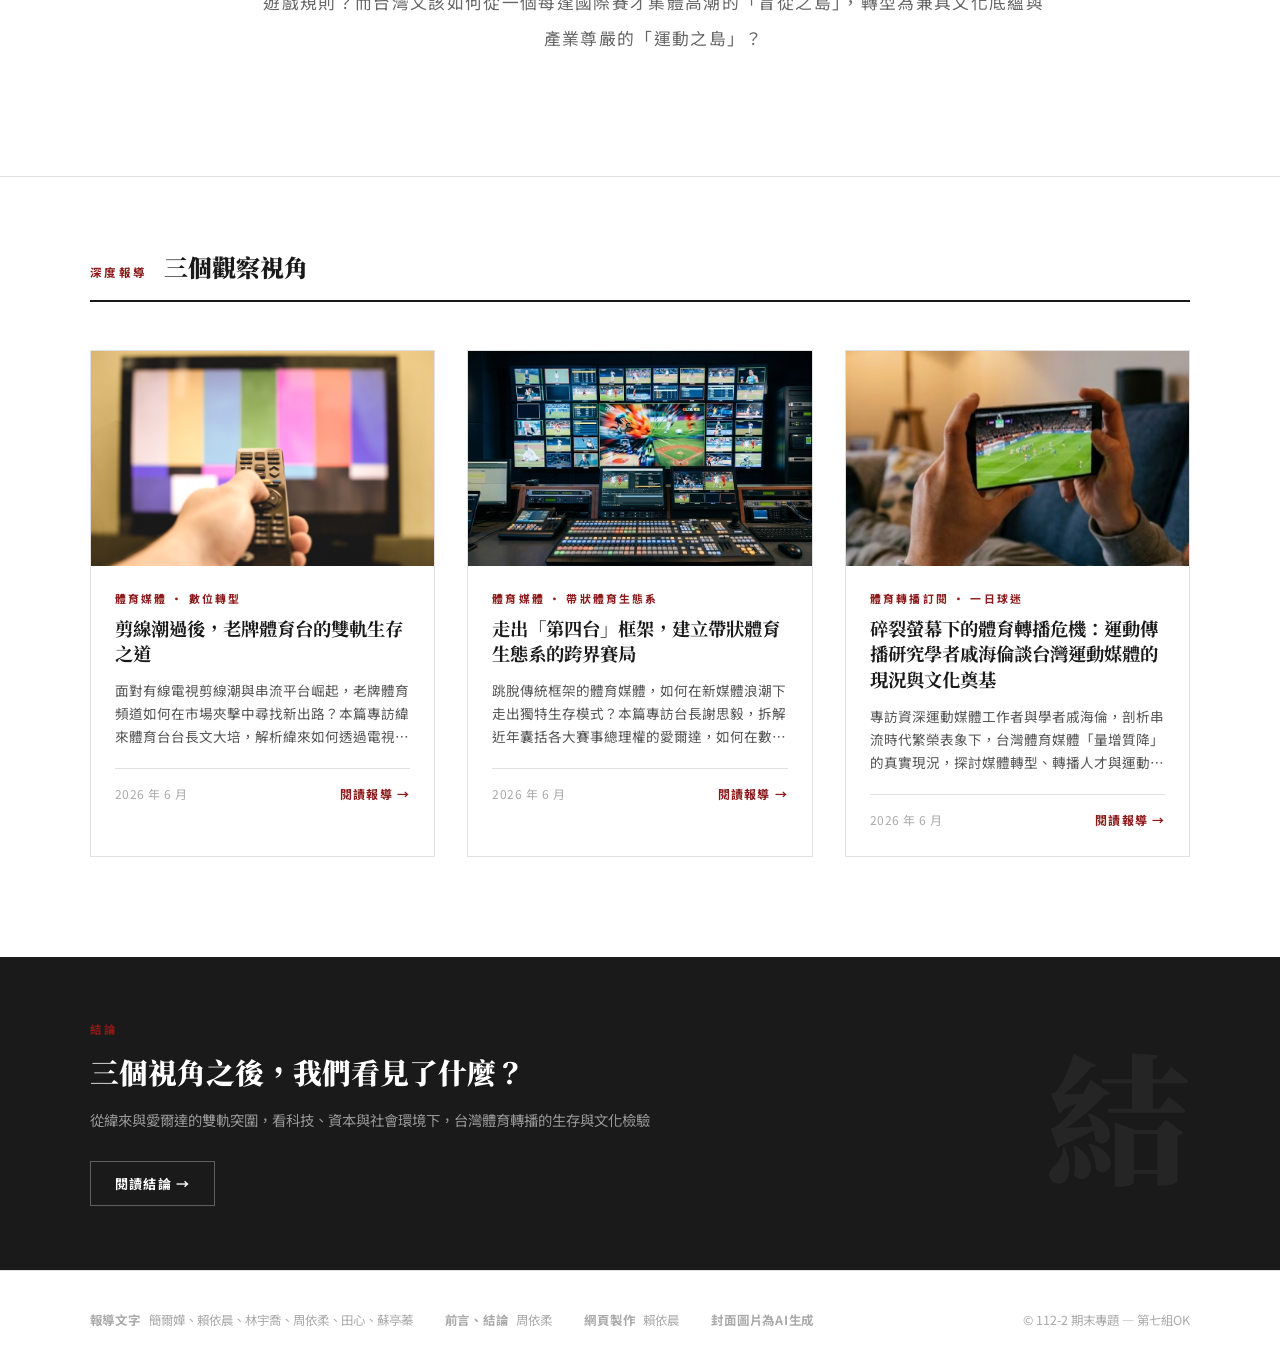
==== commit 914dbce7: "content: add cover images, update article cards and meta copy Co-Authored-By: Claude Sonnet 4.6 <nor" ====
--- a/index.html
+++ b/index.html
@@ -38,7 +38,7 @@
       <p class="hero__subtitle">
         剪線潮、天價權利金與勞動斷代，台灣運動轉播媒體的結構性轉型困局
       </p>
-      <p class="hero__meta">共三篇報導 · 預計閱讀時間 45 分鐘</p>
+      <p class="hero__meta">共三篇報導 · 預計閱讀時間 60 分鐘</p>
     </div>
 
     <div class="hero__scroll" aria-hidden="true">
@@ -120,7 +120,7 @@
           >
         </div>
         <div class="article-card__body">
-          <div class="article-card__category">主題 · 主題</div>
+          <div class="article-card__category">體育媒體 · 帶狀體育生態系</div>
           <h3 class="article-card__title">
             走出「第四台」框架，建立帶狀體育生態系的跨界賽局
           </h3>
@@ -139,19 +139,19 @@
       <a class="article-card" href="article3.html" aria-label="閱讀第三篇報導：碎裂螢幕下的體育轉播危機">
         <div class="article-card__image-wrap">
           <img
-            src="images/card3.jpg"
+            src="images/article3-cover.png"
             alt="戚海倫封面圖"
             loading="lazy"
             style="background-color:#2e2418;"
           >
         </div>
         <div class="article-card__body">
-          <div class="article-card__category">主題 · 主題</div>
+          <div class="article-card__category">體育轉播訂閱 · 一日球迷</div>
           <h3 class="article-card__title">
             碎裂螢幕下的體育轉播危機：運動傳播研究學者戚海倫談台灣運動媒體的現況與文化奠基
           </h3>
           <p class="article-card__excerpt">
-            簡介簡介簡介簡介簡介簡介簡介簡介簡介簡介簡介簡介簡介簡介簡介簡介簡介簡介簡介簡介簡介簡介簡介簡介簡介簡介簡介簡介簡介簡介
+            專訪資深運動媒體工作者與學者戚海倫，剖析串流時代繁榮表象下，台灣體育媒體「量增質降」的真實現況，探討媒體轉型、轉播人才與運動文化培育之展望。
           <div class="article-card__footer">
             <span class="article-card__date">2026 年 6 月</span>
             <span class="article-card__read-more">閱讀報導 →</span>
@@ -171,7 +171,7 @@
         <span class="section-label">結論</span>
         <h2 class="conclusion-title">三個視角之後，我們看見了什麼？</h2>
         <p class="conclusion-excerpt">
-          從傳統頻道的困守、數位平台的資本豪賭，到體育文化的公民想像——三篇報導試圖勾勒的，是同一個問題的不同切面。結論頁統整核心發現，並提出對台灣體育轉播未來的觀察。
+         從緯來與愛爾達的雙軌突圍，看科技、資本與社會環境下，台灣體育轉播的生存與文化檢驗
         </p>
         <a class="conclusion-btn" href="conclusion.html">閱讀結論 →</a>
       </div>
--- a/css/style.css
+++ b/css/style.css
@@ -584,6 +584,7 @@
    ========================================================= */
 @media (min-width: 601px) {
   .hero__title-line2 { white-space: nowrap; }
+  .hero__subtitle { white-space: nowrap; }
 }
 
 @media (max-width: 900px) {
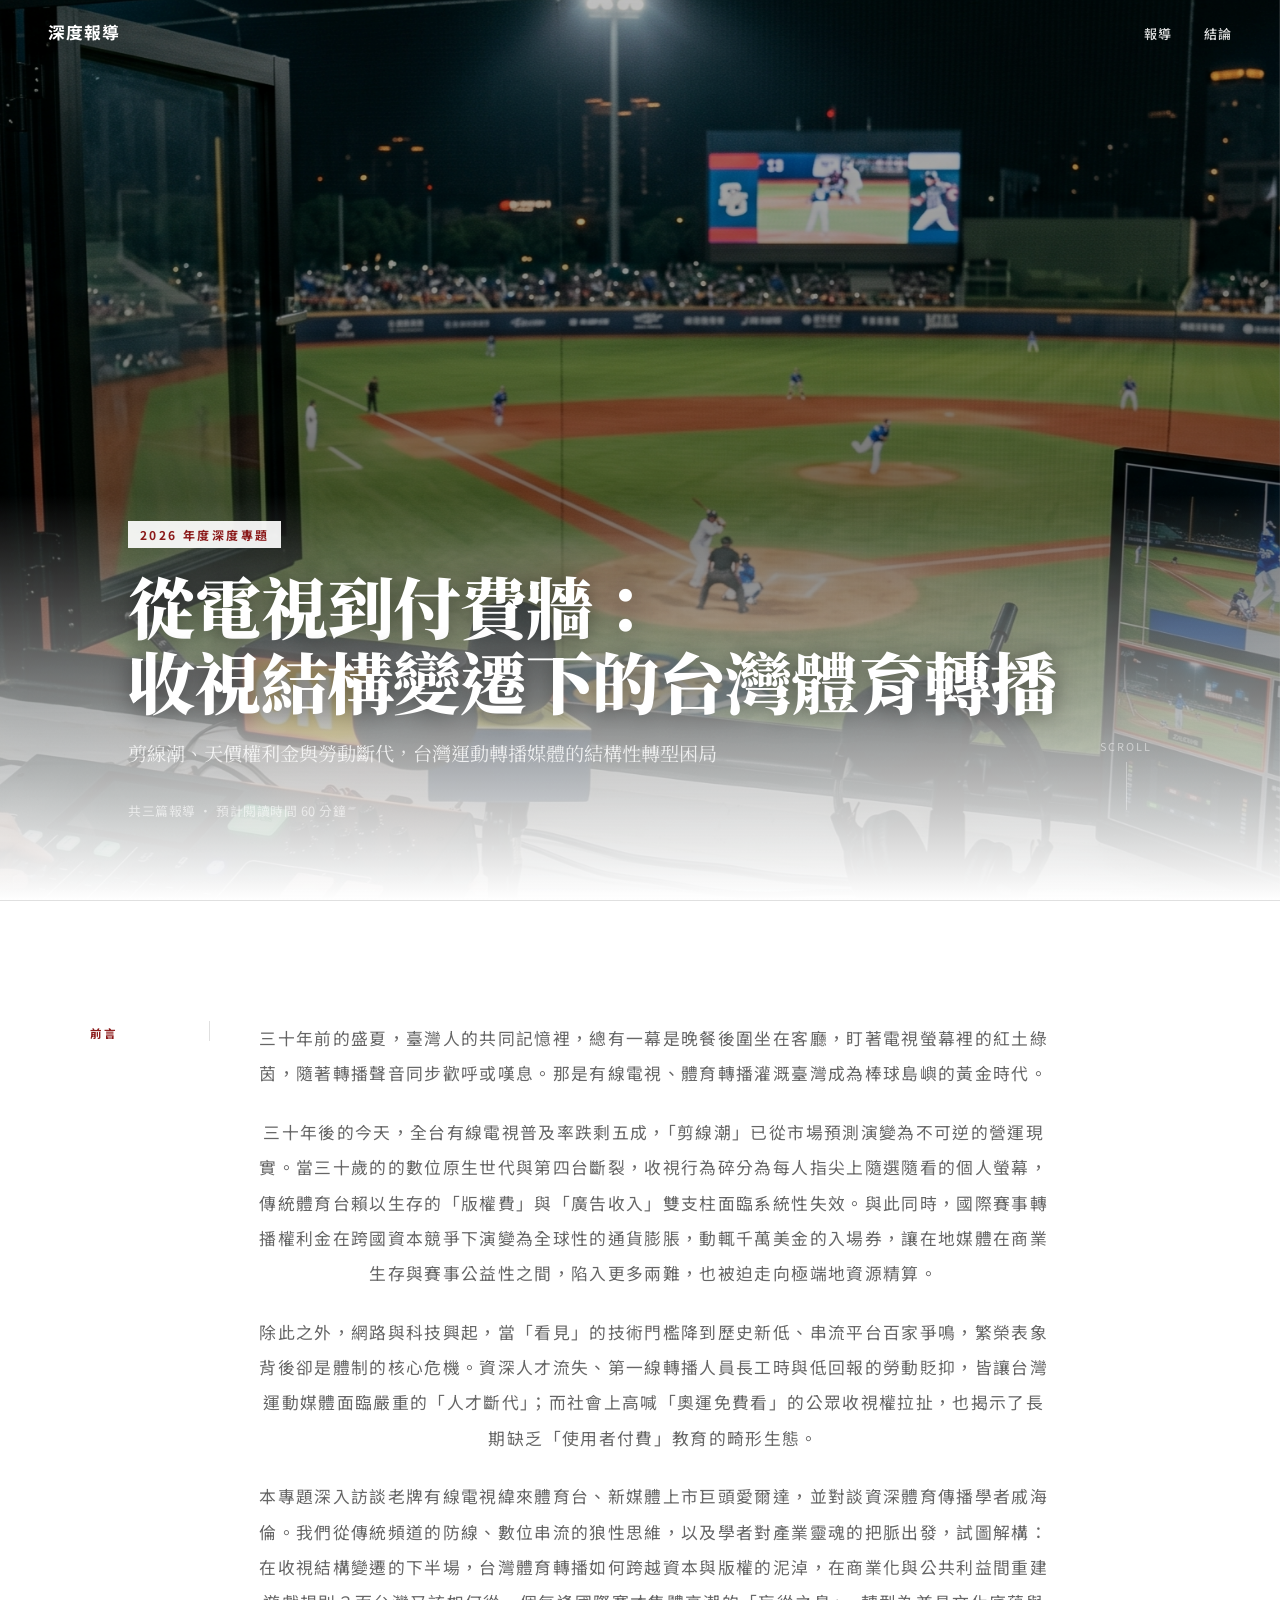
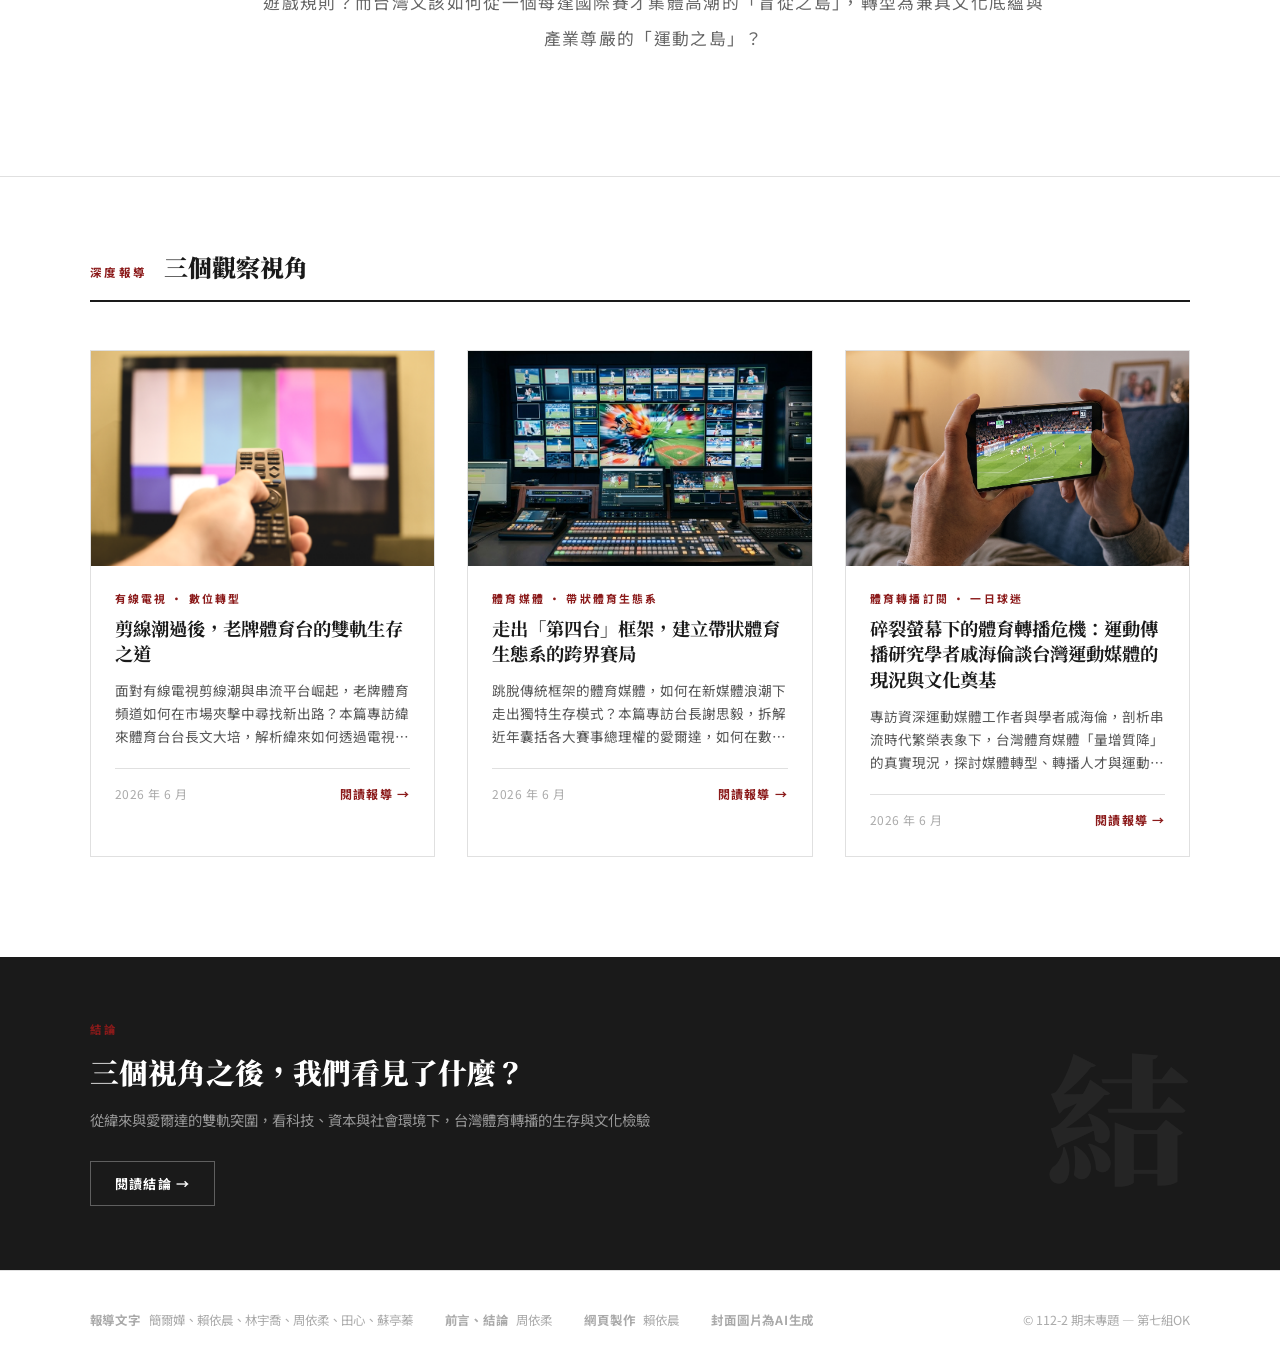
==== commit 2090c5f5: "content: update content across all pages Co-Authored-By: Claude Sonnet 4.6 <noreply@anthropic.com>" ====
--- a/index.html
+++ b/index.html
@@ -94,7 +94,7 @@
           >
         </div>
         <div class="article-card__body">
-          <div class="article-card__category">體育媒體 · 數位轉型</div>
+          <div class="article-card__category">有線電視 · 數位轉型</div>
           <h3 class="article-card__title">
             剪線潮過後，老牌體育台的雙軌生存之道
           </h3>
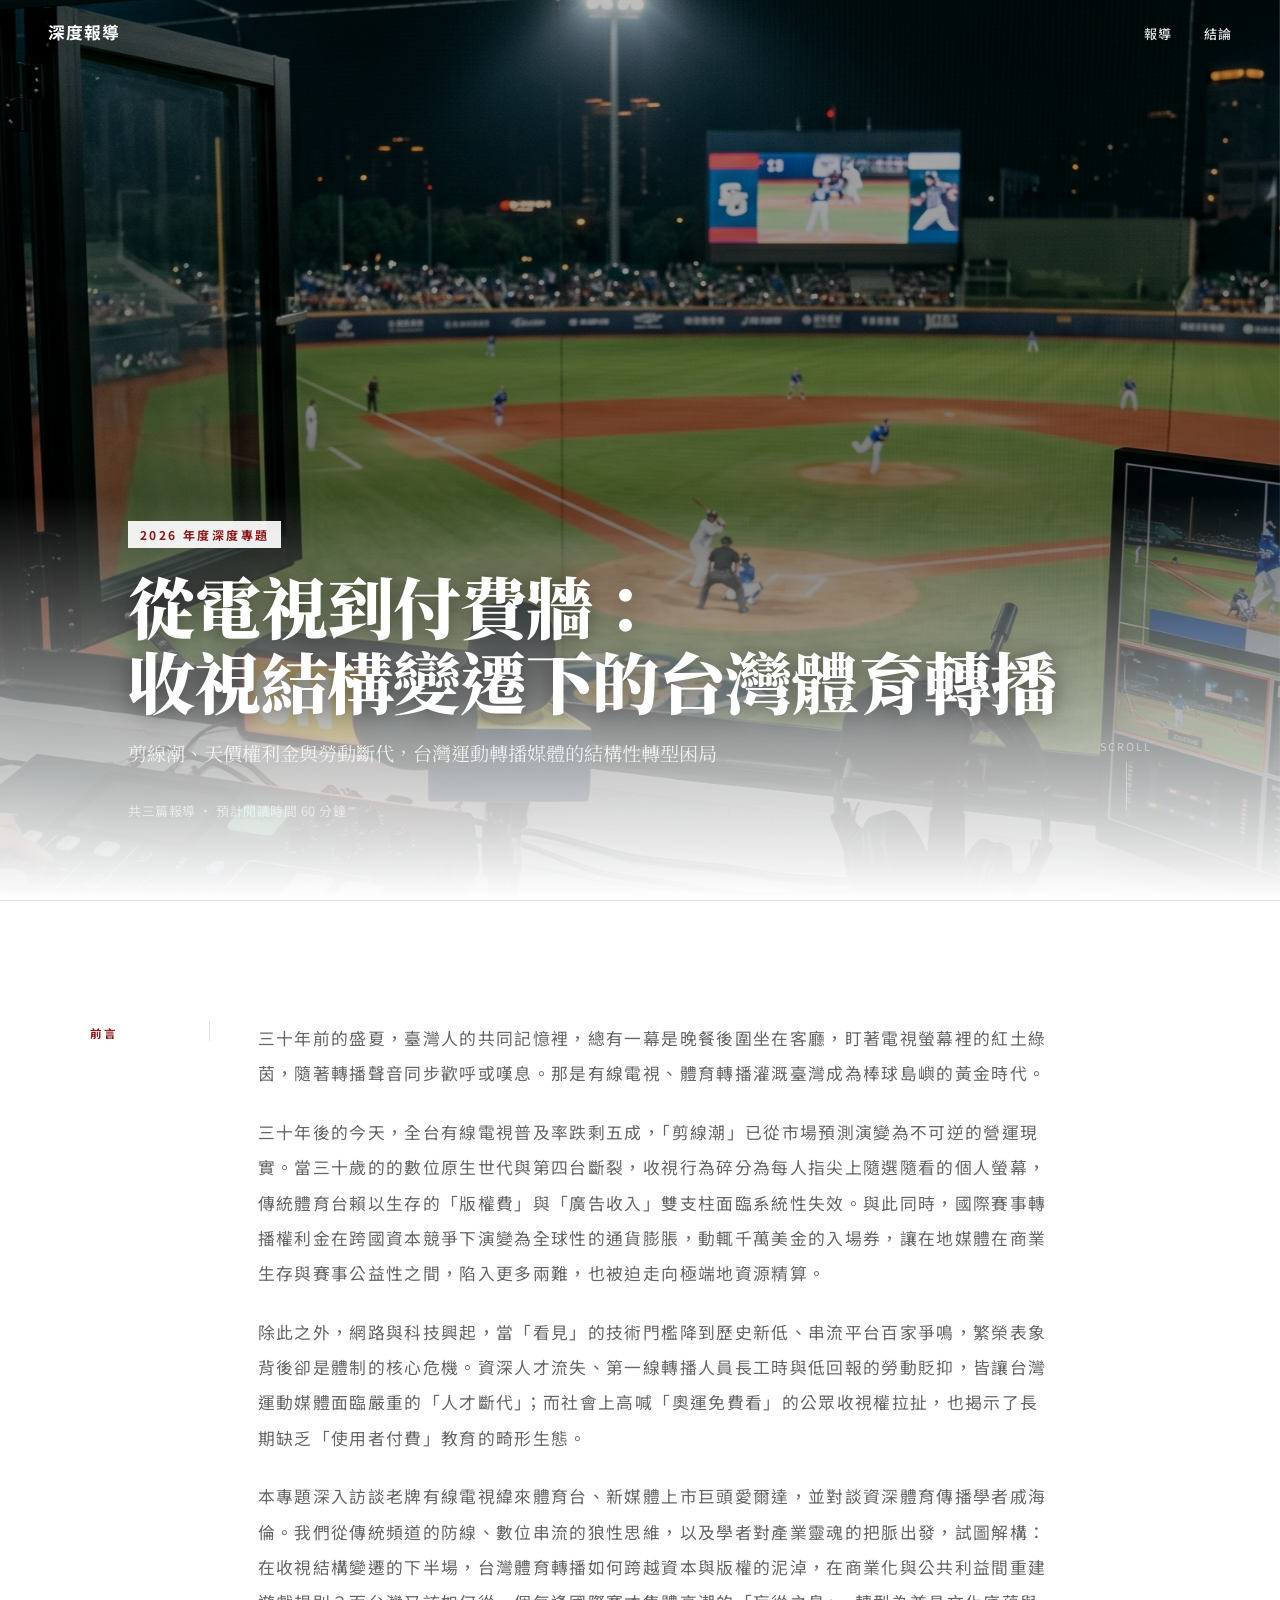
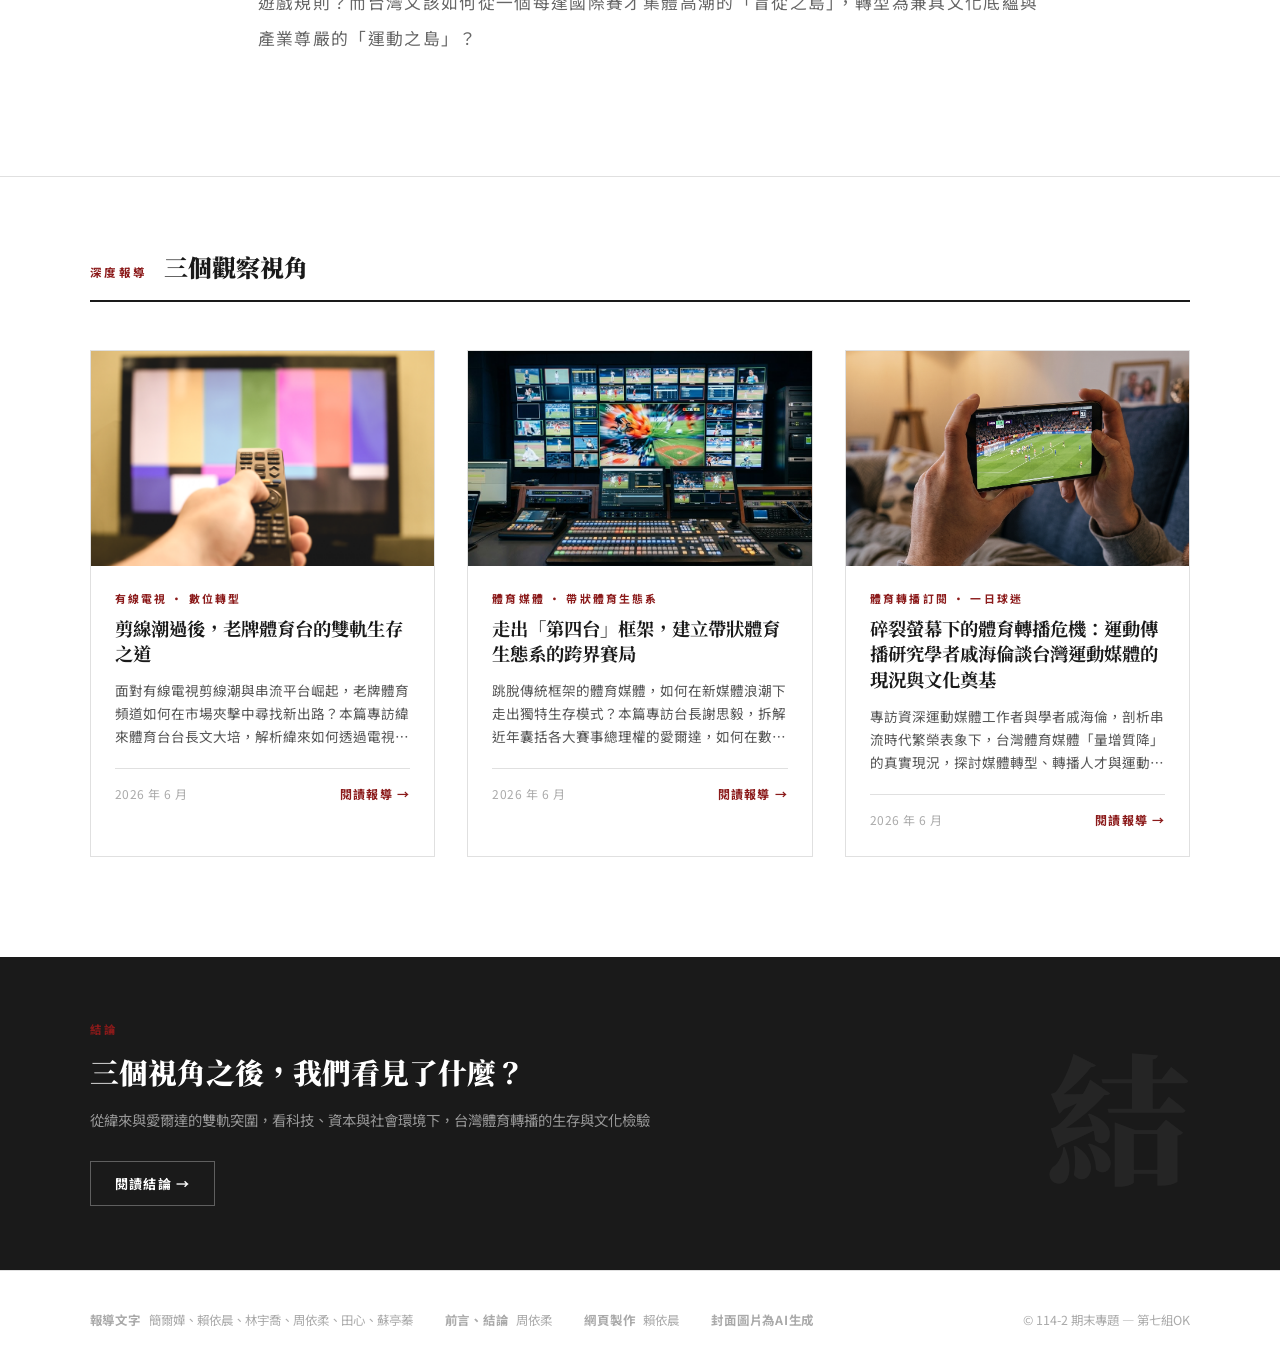
==== commit ca4f712a: "content: update article2 and index Co-Authored-By: Claude Sonnet 4.6 <noreply@anthropic.com>" ====
--- a/index.html
+++ b/index.html
@@ -190,7 +190,7 @@
         <span class="footer-credit-item"><span class="footer-credit-role">網頁製作</span> 賴依晨</span>
         <span class="footer-credit-item"><span class="footer-credit-role">封面圖片為AI生成</span></span>
       </div>
-      <span class="footer-copy">© 112-2 期末專題 — 第七組OK</span>
+      <span class="footer-copy">© 114-2 期末專題 — 第七組OK</span>
     </div>
   </footer>
 
--- a/css/style.css
+++ b/css/style.css
@@ -239,7 +239,7 @@
   color: #666666;
   font-family: var(--sans);
   margin: 0 0 1.4em;
-  text-align: center;
+  text-align: left;
   letter-spacing: 0.08em;
 }
 
@@ -321,6 +321,12 @@
   border-color: var(--accent);
 }
 
+.back-home-wrap {
+  background: var(--dark);
+  padding: 48px 10%;
+  text-align: center;
+}
+
 .conclusion-right {
   font-size: 9rem;
   font-weight: 900;
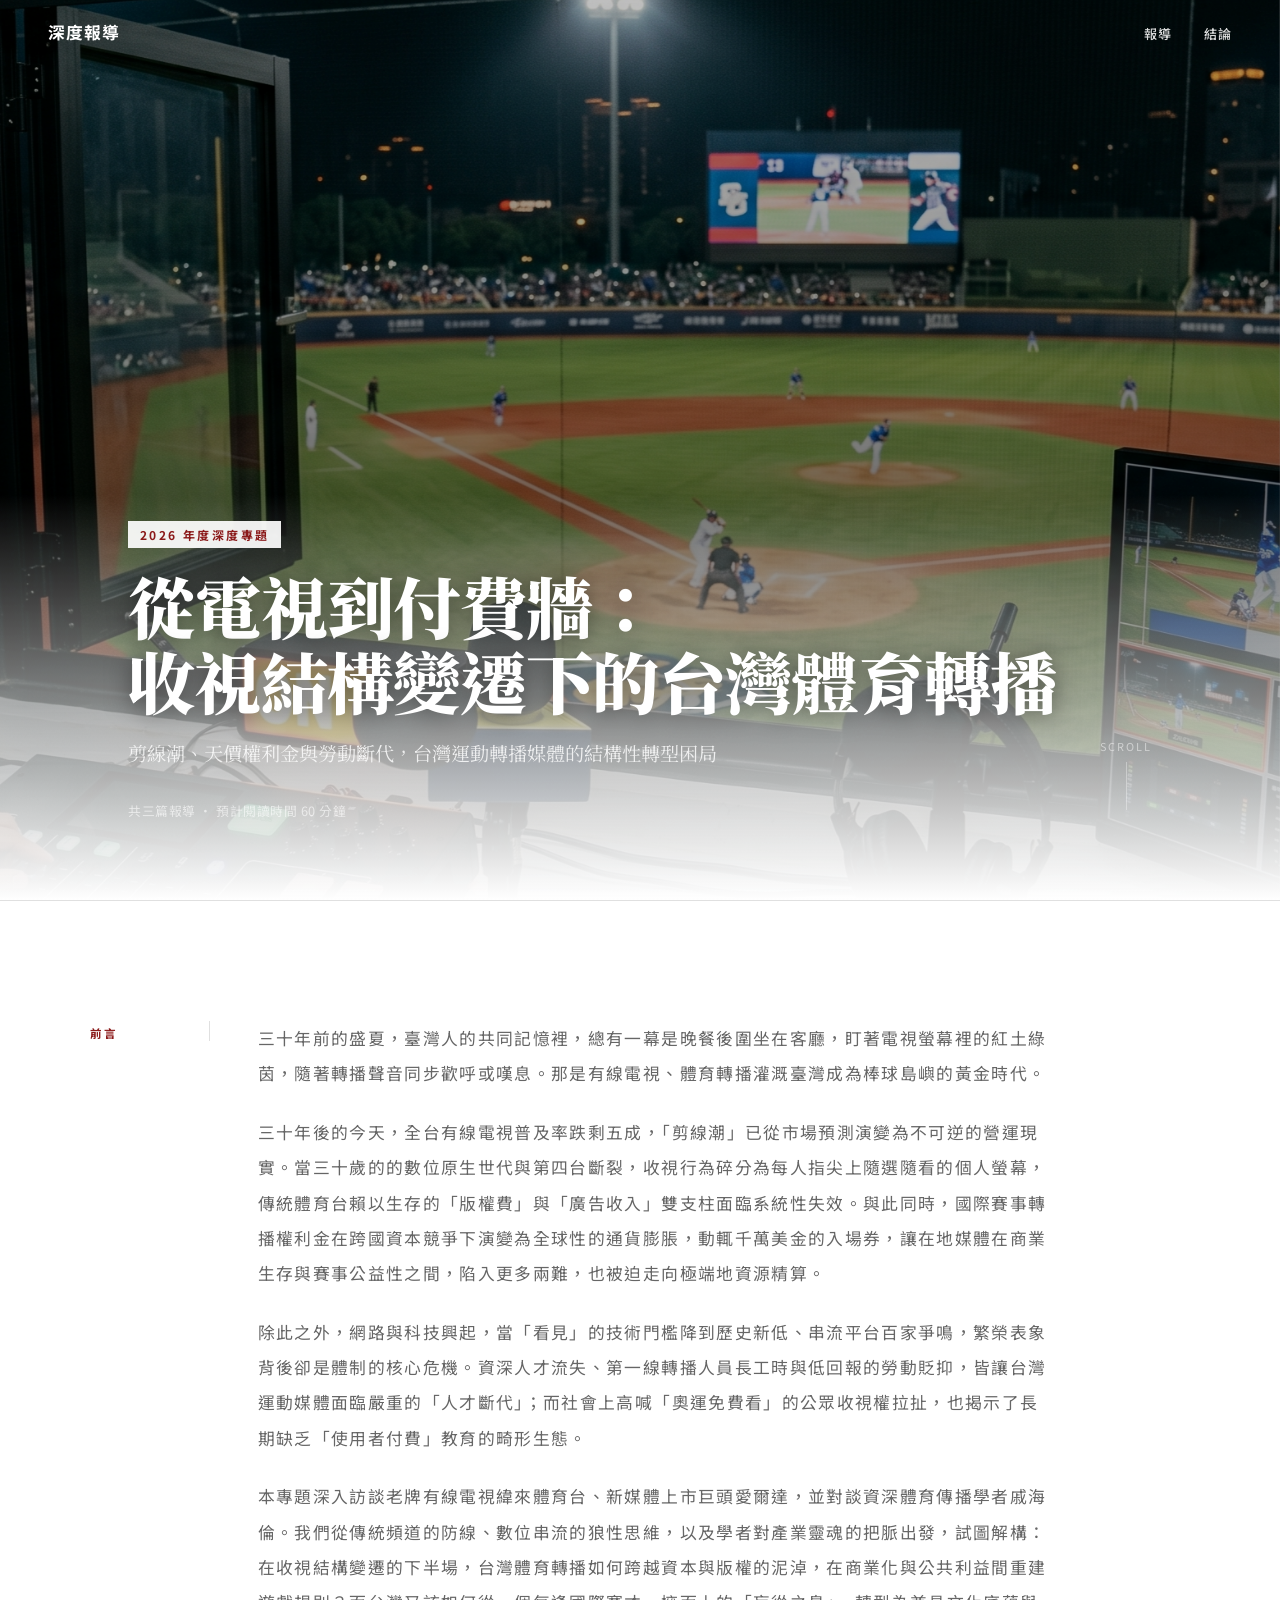
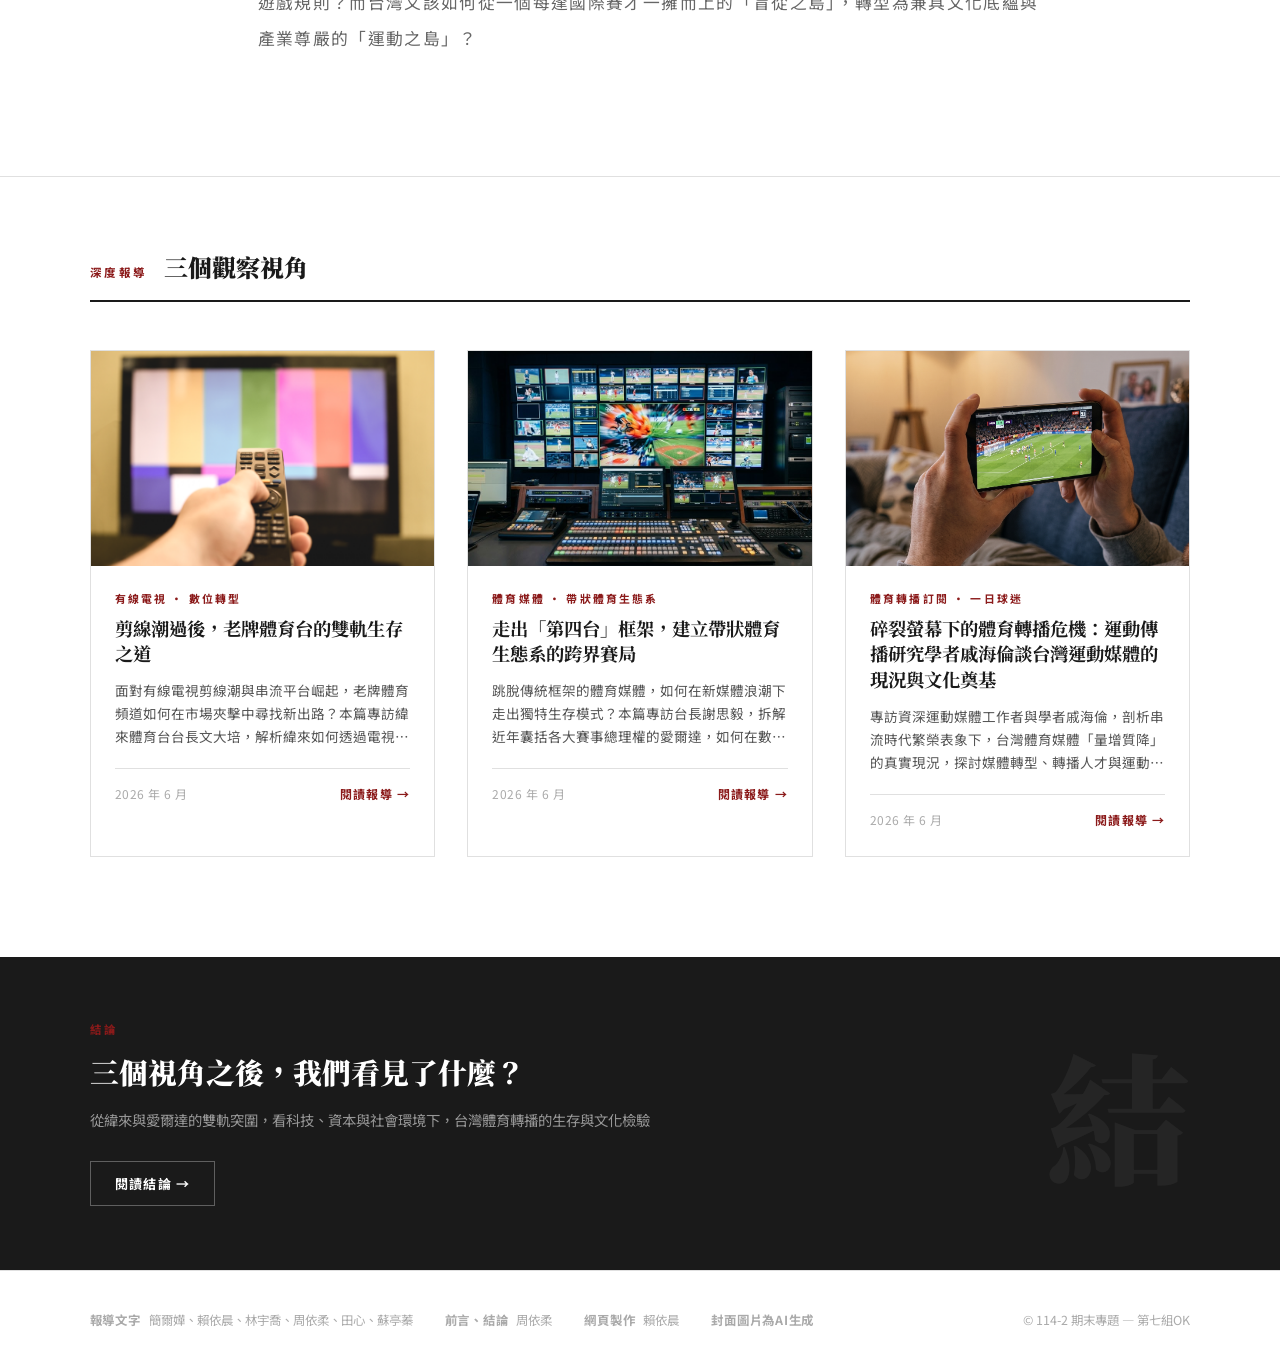
==== commit 90d34cab: "change word" ====
--- a/index.html
+++ b/index.html
@@ -66,7 +66,7 @@
           除此之外，網路與科技興起，當「看見」的技術門檻降到歷史新低、串流平台百家爭鳴，繁榮表象背後卻是體制的核心危機。資深人才流失、第一線轉播人員長工時與低回報的勞動貶抑，皆讓台灣運動媒體面臨嚴重的「人才斷代」；而社會上高喊「奧運免費看」的公眾收視權拉扯，也揭示了長期缺乏「使用者付費」教育的畸形生態。
         </p>
         <p class="preface-text">
-          本專題深入訪談老牌有線電視緯來體育台、新媒體上市巨頭愛爾達，並對談資深體育傳播學者戚海倫。我們從傳統頻道的防線、數位串流的狼性思維，以及學者對產業靈魂的把脈出發，試圖解構：在收視結構變遷的下半場，台灣體育轉播如何跨越資本與版權的泥淖，在商業化與公共利益間重建遊戲規則？而台灣又該如何從一個每逢國際賽才集體高潮的「盲從之島」，轉型為兼具文化底蘊與產業尊嚴的「運動之島」？
+          本專題深入訪談老牌有線電視緯來體育台、新媒體上市巨頭愛爾達，並對談資深體育傳播學者戚海倫。我們從傳統頻道的防線、數位串流的狼性思維，以及學者對產業靈魂的把脈出發，試圖解構：在收視結構變遷的下半場，台灣體育轉播如何跨越資本與版權的泥淖，在商業化與公共利益間重建遊戲規則？而台灣又該如何從一個每逢國際賽才一擁而上的「盲從之島」，轉型為兼具文化底蘊與產業尊嚴的「運動之島」？
         </p>
       </div>
     </div>
